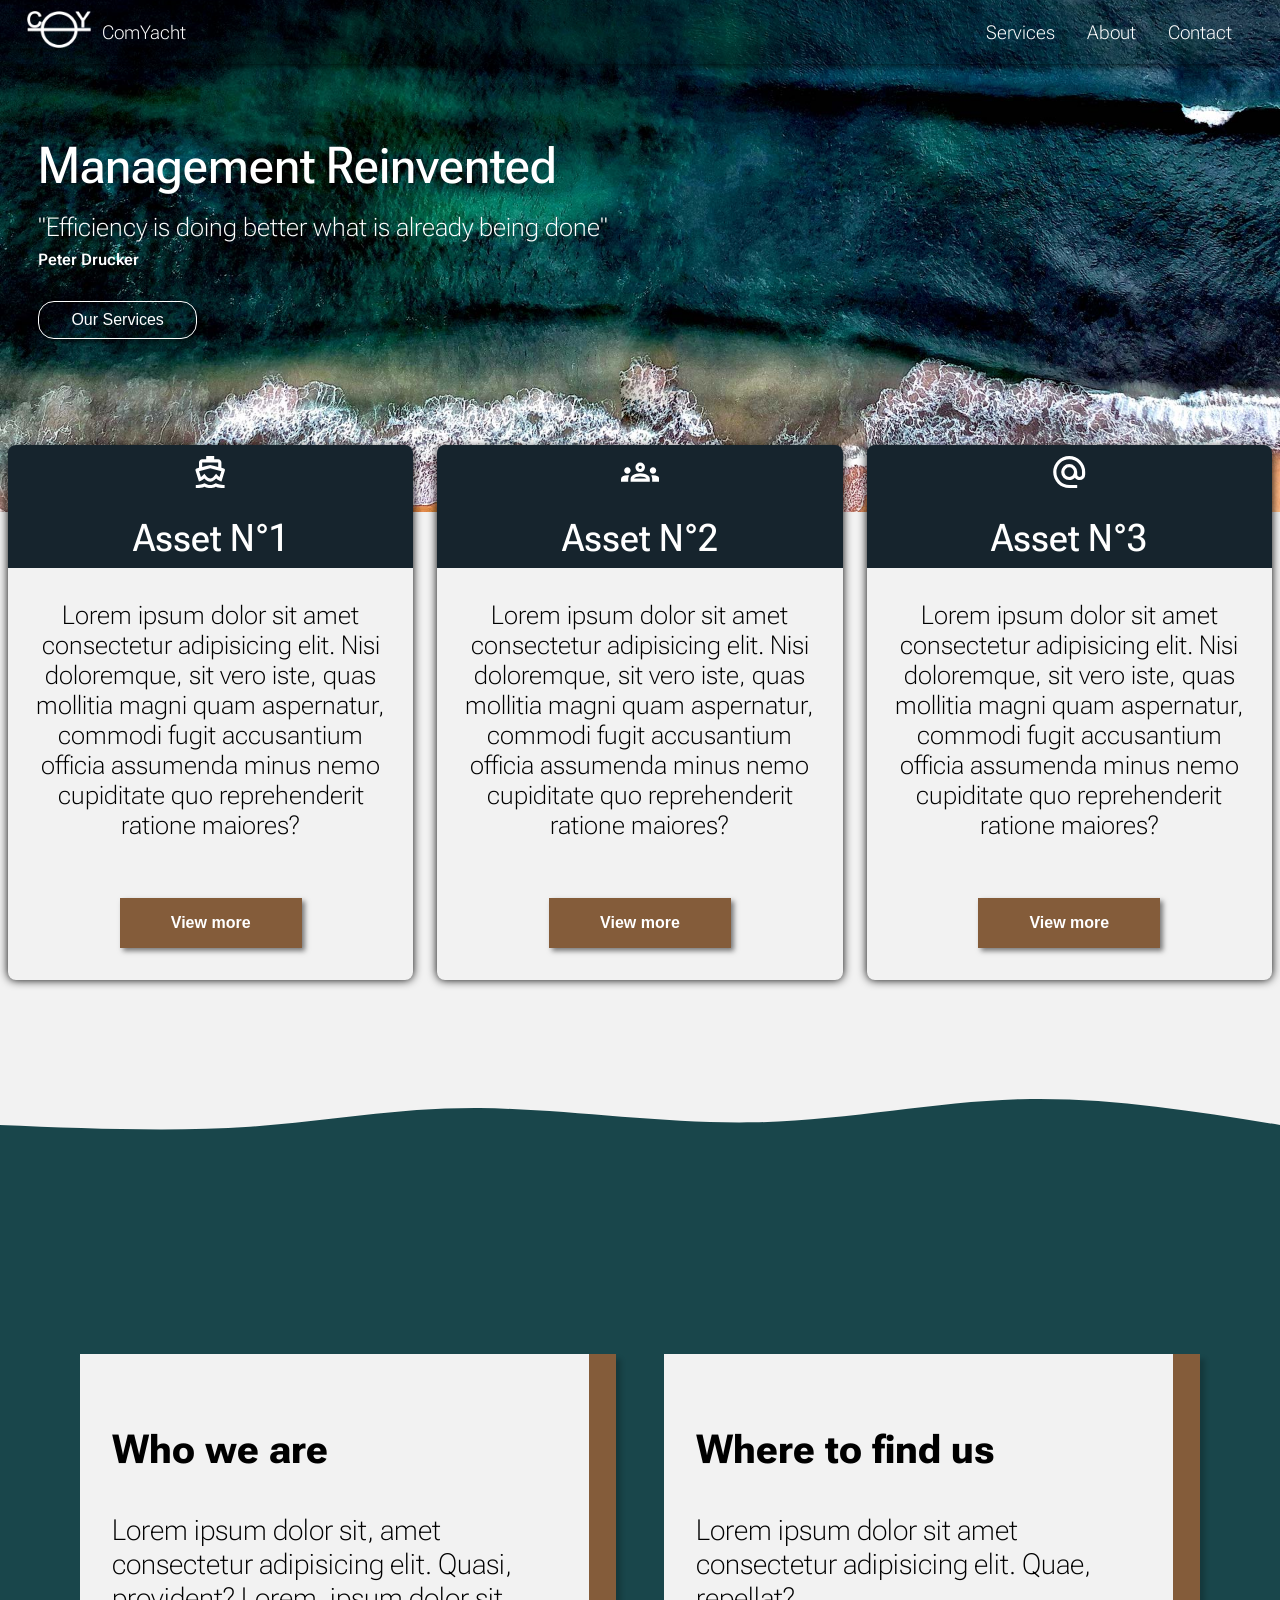
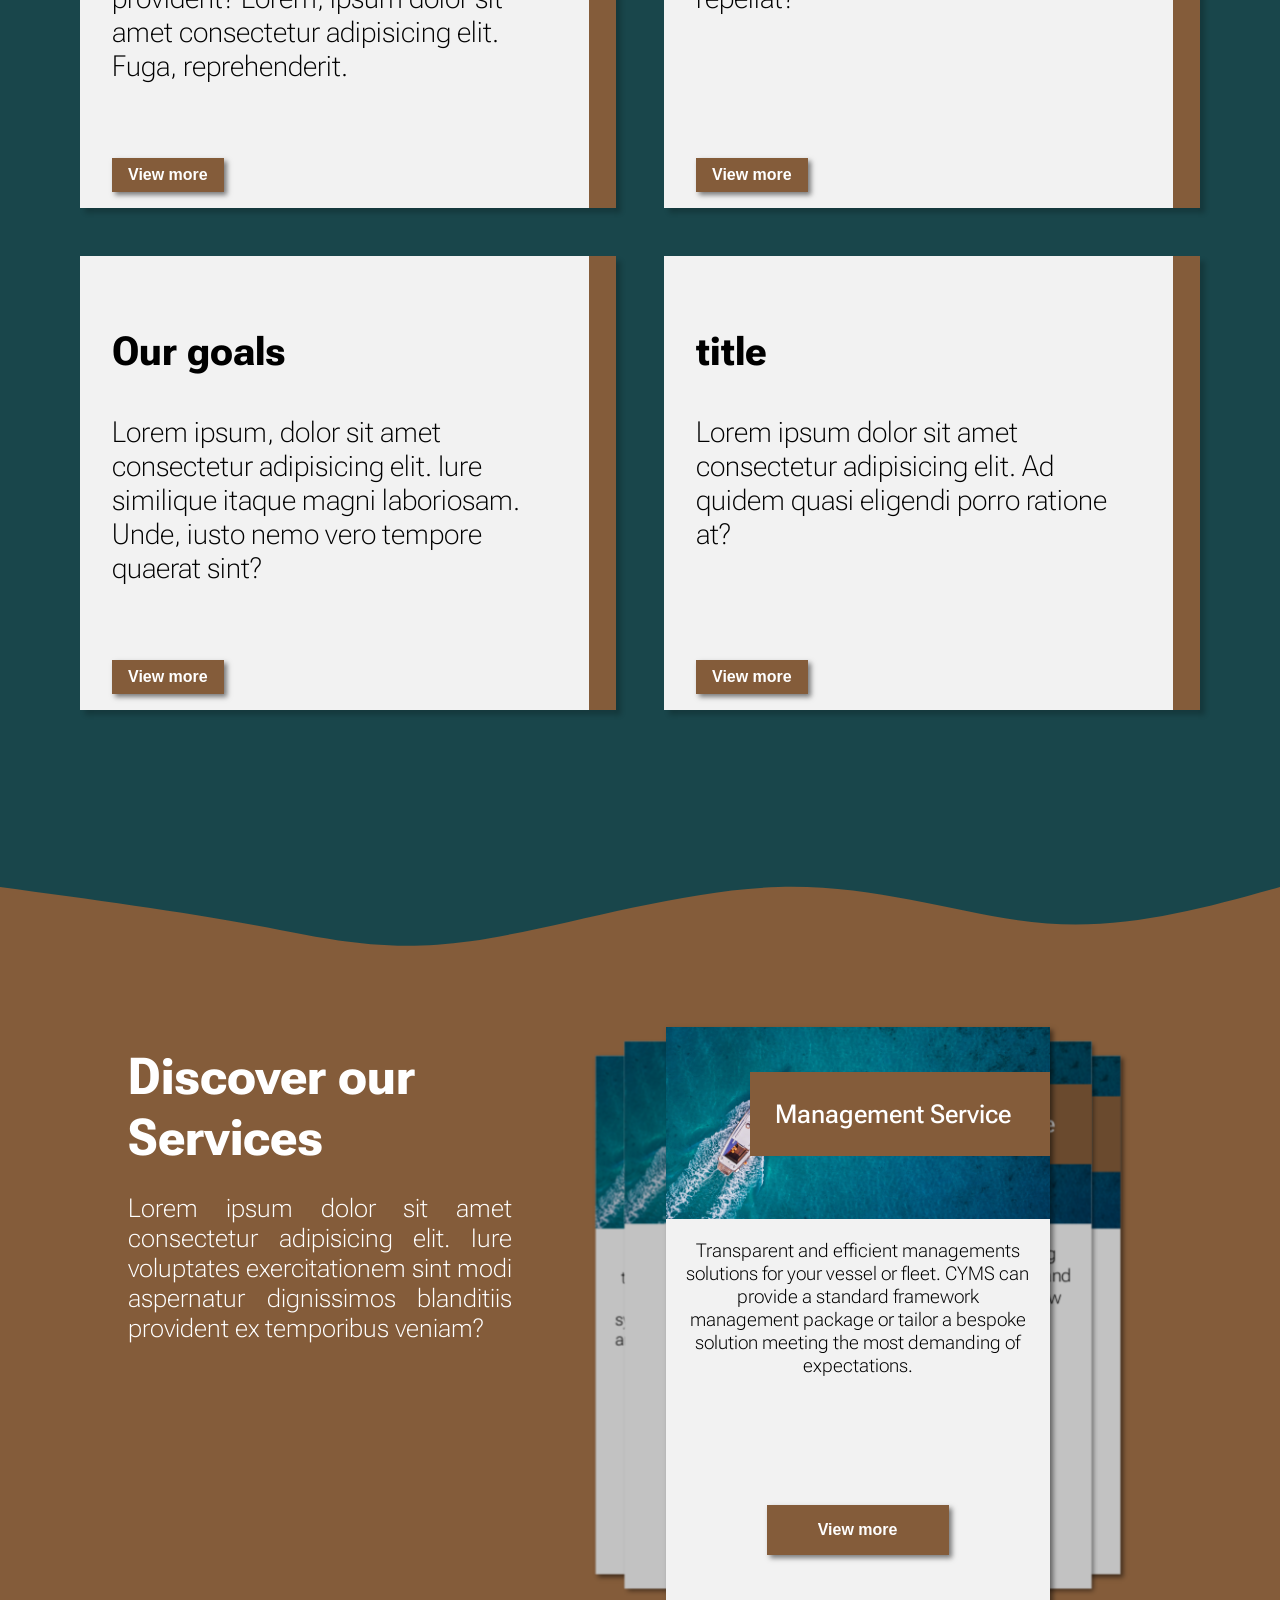
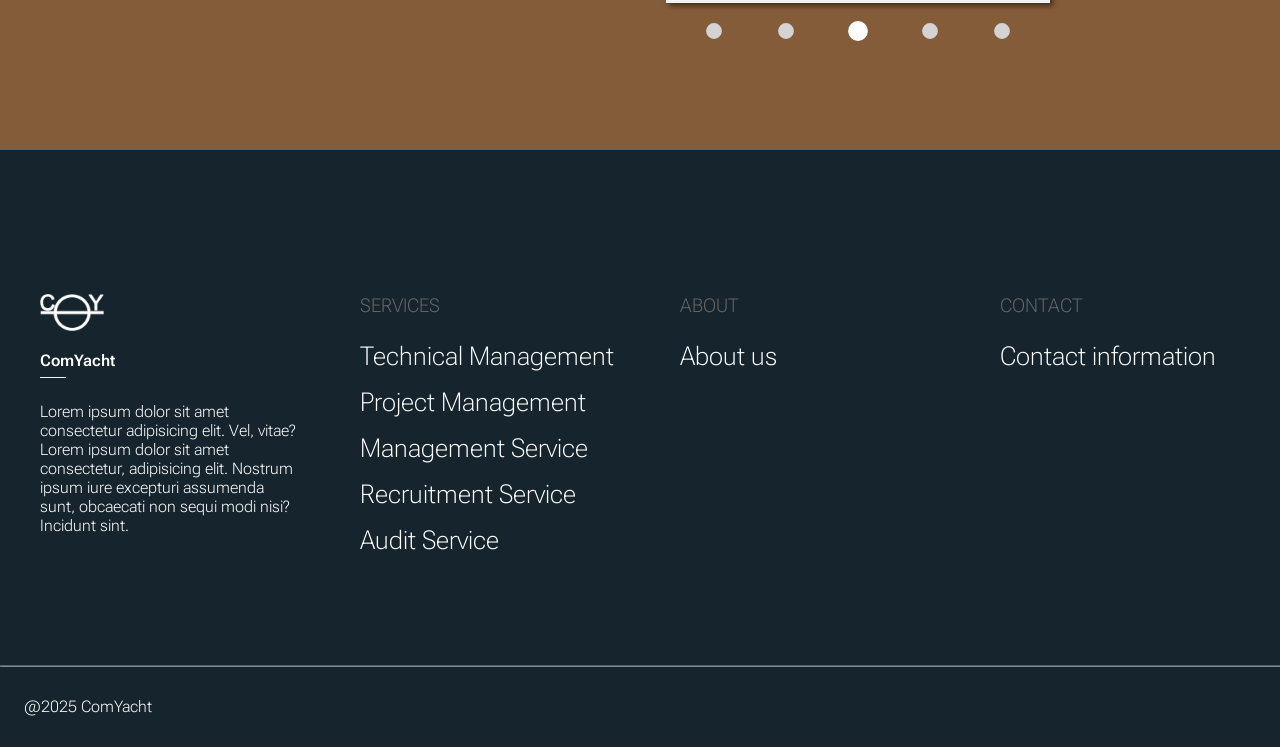
==== index.html @ 45a56d0f "fixed service section" ====
<!DOCTYPE html>
<html lang="en">
  <head>
    <meta charset="UTF-8" />
    <meta name="viewport" content="width=device-width, user-scalable=no" />
    <title>ComYacht</title>

    <!--Fonts-->
    <link rel="preconnect" href="https://fonts.googleapis.com" />
    <link rel="preconnect" href="https://fonts.gstatic.com" crossorigin />
    <link
      href="https://fonts.googleapis.com/css2?family=Roboto+Flex:opsz,wght@8..144,100..1000&display=swap"
      rel="stylesheet"
    />

    <!--Stylesheets-->
    <link rel="stylesheet" href="./styles/header.css" />
    <link rel="stylesheet" href="./styles/general.css" />
    <link rel="stylesheet" href="./styles/hero-section.css" />
    <link rel="stylesheet" href="./styles/assets.css" />
    <link rel="stylesheet" href="./styles/summary-section.css" />
    <link rel="stylesheet" href="./styles/service-section.css" />
    <link rel="stylesheet" href="./styles/footer.css" />

    <!-- Scripts -->
    <script defer src="./scripts/sidebar.js"></script>
    <script defer src="./scripts/services.js"></script>
    <script defer src="./scripts/header-animation.js"></script>
  </head>
  <body>
    <header>
      <nav id="header-nav">
        <div id="header-background"></div>
        <ul id="header-ul-flex">
          <li id="company-info" class="header-li">
            <div class="logo-container">
              <a href="/">
                <img class="header-logo" src="./images/logos-icons/Client-01-logo.png" alt="Logo" />
              </a>
            </div>
            <a id="company-title" href="/">ComYacht</a>
          </li>
          <li class="header-li" id="header-tabs">
            <div id="service-tab">
              Services
              <div id="service-placeholder"></div>
              <ul id="scroll-tab">
                <li><a href="/">Technical Management</a></li>
                <li><a href="/">Project Management</a></li>
                <li><a href="/management.html">Management Service</a></li>
                <li><a href="/">Recruitment Service</a></li>
                <li><a href="/">Audit Service</a></li>
              </ul>
            </div>
            <div><a href="/about.html">About</a></div>
            <div><a href="/contact.html">Contact</a></div>
            <button id="sidebar-button">
              <svg xmlns="http://www.w3.org/2000/svg" height="24px" viewBox="0 -960 960 960" width="24px" fill="white">
                <path d="M120-240v-80h720v80H120Zm0-200v-80h720v80H120Zm0-200v-80h720v80H120Z" />
              </svg>
            </button>
          </li>
        </ul>

        <nav id="sidebar">
          <ul id="sidebar-ul">
            <button id="exit-sidebar">
              <svg
                xmlns="http://www.w3.org/2000/svg"
                height="24px"
                viewBox="0 -960 960 960"
                width="24px"
                fill="#e8eaed"
              >
                <path d="M400-80 0-480l400-400 71 71-329 329 329 329-71 71Z" />
              </svg>
            </button>
            <li id="service-li">
              Services
              <ul id="sidebar-services">
                <li><a id="company-title" href="/">Technical Management</a></li>
                <li><a id="company-title" href="/">Project Management</a></li>
                <li><a id="company-title" href="/management.html">Management Service</a></li>
                <li><a id="company-title" href="/">Recruitment Service</a></li>
                <li><a id="company-title" href="/">Audit Service</a></li>
              </ul>
              <hr />
            </li>
            <li>
              <a href="/about.html">About</a>
              <hr />
            </li>
            <li>
              <a href="/contact.html">Contact</a>
              <hr />
            </li>
          </ul>
        </nav>
      </nav>
    </header>

    <section id="hero-section">
      <div class="hero-section-title-bg">
        <h1 class="hero-section-title">Management Reinvented</h1>
        <blockquote class="hero-section-subtitle">"Efficiency is doing better what is already being done"</blockquote>
        <p class="quote-author">Peter Drucker</p>
        <button id="hero-section-CTA"><a href="#service-section">Our Services</a></button>
      </div>
      <div class="hero-section-img-container">
        <img src="./images/thumbnails/Nature-Images-hd.jpg" alt="Thumbnail" />
      </div>
    </section>
    <section id="assets-section">
      <div class="main-info-container">
        <div class="info-type" id="info-services">
          <svg xmlns="http://www.w3.org/2000/svg" height="5rem" viewBox="0 -960 960 960" width="5rem">
            <path
              d="M152-80h-32v-80h32q48 0 91.5-10.5T341-204q38 19 66.5 31.5T480-160q44 0 72.5-12.5T619-204q53 23 97.5 33.5T809-160h31v80h-31q-49 0-95.5-9T622-116q-40 19-73 27t-69 8q-36 0-68.5-8T339-116q-45 18-91.5 27T152-80Zm328-160q-60 0-105-40l-45-40q-27 27-60.5 46T198-247l-85-273q-5-17 3-31t25-19l59-16v-134q0-33 23.5-56.5T280-800h100v-80h200v80h100q33 0 56.5 23.5T760-720v134l59 16q17 5 25 19t3 31l-85 273q-38-8-71.5-27T630-320l-45 40q-45 40-105 40Zm2-80q31 0 55-20.5t44-43.5l46-53 41 42q11 11 22.5 20.5T713-355l46-149-279-73-278 73 46 149q11-10 22.5-19.5T293-395l41-42 46 53q20 24 45 44t57 20ZM280-607l200-53 200 53v-113H280v113Zm201 158Z"
            />
          </svg>
          <div>Asset N°1</div>
        </div>
        <p class="info-content">
          Lorem ipsum dolor sit amet consectetur adipisicing elit. Nisi doloremque, sit vero iste, quas mollitia magni
          quam aspernatur, commodi fugit accusantium officia assumenda minus nemo cupiditate quo reprehenderit ratione
          maiores?
        </p>
        <button class="view-more-button"><a href="/">View more</a></button>
      </div>
      <div class="main-info-container">
        <div class="info-type" id="info-about">
          <svg xmlns="http://www.w3.org/2000/svg" height="5rem" viewBox="0 -960 960 960" width="5rem">
            <path
              d="M0-240v-63q0-43 44-70t116-27q13 0 25 .5t23 2.5q-14 21-21 44t-7 48v65H0Zm240 0v-65q0-32 17.5-58.5T307-410q32-20 76.5-30t96.5-10q53 0 97.5 10t76.5 30q32 20 49 46.5t17 58.5v65H240Zm540 0v-65q0-26-6.5-49T754-397q11-2 22.5-2.5t23.5-.5q72 0 116 26.5t44 70.5v63H780Zm-455-80h311q-10-20-55.5-35T480-370q-55 0-100.5 15T325-320ZM160-440q-33 0-56.5-23.5T80-520q0-34 23.5-57t56.5-23q34 0 57 23t23 57q0 33-23 56.5T160-440Zm640 0q-33 0-56.5-23.5T720-520q0-34 23.5-57t56.5-23q34 0 57 23t23 57q0 33-23 56.5T800-440Zm-320-40q-50 0-85-35t-35-85q0-51 35-85.5t85-34.5q51 0 85.5 34.5T600-600q0 50-34.5 85T480-480Zm0-80q17 0 28.5-11.5T520-600q0-17-11.5-28.5T480-640q-17 0-28.5 11.5T440-600q0 17 11.5 28.5T480-560Zm1 240Zm-1-280Z"
            />
          </svg>
          <div>Asset N°2</div>
        </div>
        <p class="info-content">
          Lorem ipsum dolor sit amet consectetur adipisicing elit. Nisi doloremque, sit vero iste, quas mollitia magni
          quam aspernatur, commodi fugit accusantium officia assumenda minus nemo cupiditate quo reprehenderit ratione
          maiores?
        </p>
        <button class="view-more-button"><a href="/">View more</a></button>
      </div>

      <div class="main-info-container" id="container-wrap-align">
        <div class="info-type" id="info-contact">
          <svg xmlns="http://www.w3.org/2000/svg" height="5rem" viewBox="0 -960 960 960" width="5rem">
            <path
              d="M480-80q-83 0-156-31.5T197-197q-54-54-85.5-127T80-480q0-83 31.5-156T197-763q54-54 127-85.5T480-880q83 0 156 31.5T763-763q54 54 85.5 127T880-480v58q0 59-40.5 100.5T740-280q-35 0-66-15t-52-43q-29 29-65.5 43.5T480-280q-83 0-141.5-58.5T280-480q0-83 58.5-141.5T480-680q83 0 141.5 58.5T680-480v58q0 26 17 44t43 18q26 0 43-18t17-44v-58q0-134-93-227t-227-93q-134 0-227 93t-93 227q0 134 93 227t227 93h200v80H480Zm0-280q50 0 85-35t35-85q0-50-35-85t-85-35q-50 0-85 35t-35 85q0 50 35 85t85 35Z"
            />
          </svg>
          <div>Asset N°3</div>
        </div>
        <p class="info-content">
          Lorem ipsum dolor sit amet consectetur adipisicing elit. Nisi doloremque, sit vero iste, quas mollitia magni
          quam aspernatur, commodi fugit accusantium officia assumenda minus nemo cupiditate quo reprehenderit ratione
          maiores?
        </p>
        <button class="view-more-button"><a href="/">View more</a></button>
      </div>

      <svg width="100%" height="100%" id="wavy-outline-2" viewBox="0 0 1440 390" xmlns="http://www.w3.org/2000/svg">
        <path
          d="M 0,400 L 0,150 C 97.30143540669857,165.85645933014354 194.60287081339715,181.7129186602871 292,179 C 389.39712918660285,176.2870813397129 486.88995215311,155.00478468899522 591,153 C 695.11004784689,150.99521531100478 805.8373205741626,168.26794258373204 900,169 C 994.1626794258374,169.73205741626796 1071.7607655502393,153.92344497607658 1159,148 C 1246.2392344497607,142.07655502392342 1343.1196172248804,146.03827751196172 1440,150 L 1440,400 L 0,400 Z"
        ></path>
      </svg>
    </section>

    <section id="summary-section">
      <article class="summary-info">
        <h3>Who we are</h3>
        <p>
          Lorem ipsum dolor sit, amet consectetur adipisicing elit. Quasi, provident? Lorem, ipsum dolor sit amet
          consectetur adipisicing elit. Fuga, reprehenderit.
        </p>
        <button class="view-more-about">
          <a href="/">View more</a>
        </button>
      </article>
      <article class="summary-info">
        <h3>Where to find us</h3>
        <p>Lorem ipsum dolor sit amet consectetur adipisicing elit. Quae, repellat?</p>
        <button class="view-more-about">
          <a href="/">View more</a>
        </button>
      </article>
      <article class="summary-info">
        <h3>Our goals</h3>
        <p>
          Lorem ipsum, dolor sit amet consectetur adipisicing elit. Iure similique itaque magni laboriosam. Unde, iusto
          nemo vero tempore quaerat sint?
        </p>
        <button class="view-more-about">
          <a href="/">View more</a>
        </button>
      </article>
      <article class="summary-info">
        <h3>title</h3>
        <p>Lorem ipsum dolor sit amet consectetur adipisicing elit. Ad quidem quasi eligendi porro ratione at?</p>
        <button class="view-more-about">
          <a href="/">View more</a>
        </button>
      </article>
    </section>

    <section id="service-section">
      <svg width="100%" height="100%" id="wavy-outline-4" viewBox="0 0 1440 390" xmlns="http://www.w3.org/2000/svg">
        <path
          d="M 0,400 L 0,150 C 102.42105263157893,163.89473684210526 204.84210526315786,177.78947368421055 287,193 C 369.15789473684214,208.21052631578945 431.0526315789474,224.73684210526318 529,211 C 626.9473684210526,197.26315789473682 760.9473684210525,153.26315789473682 876,150 C 991.0526315789475,146.73684210526318 1087.1578947368423,184.21052631578948 1178,191 C 1268.8421052631577,197.78947368421052 1354.4210526315787,173.89473684210526 1440,150 L 1440,400 L 0,400 Z"
        ></path>
      </svg>

      <div id="right"></div>
      <div id="left"></div>

      <div id="service-content">
        <div id="service-text">
          <h2>Discover our Services</h2>
          <p>
            Lorem ipsum dolor sit amet consectetur adipisicing elit. Iure voluptates exercitationem sint modi aspernatur
            dignissimos blanditiis provident ex temporibus veniam?
          </p>
        </div>

        <div id="items-container">
          <div id="scrolling-items-container"></div>
          <div id="dots-container">
            <div class="dot">
              <svg fill="#000000" width="300%" height="100%" viewBox="0 0 20 20" xmlns="http://www.w3.org/2000/svg">
                <path d="M7.8 10a2.2 2.2 0 0 0 4.4 0 2.2 2.2 0 0 0-4.4 0z" />
              </svg>
            </div>
            <div class="dot">
              <svg fill="#000000" width="300%" height="100%" viewBox="0 0 20 20" xmlns="http://www.w3.org/2000/svg">
                <path d="M7.8 10a2.2 2.2 0 0 0 4.4 0 2.2 2.2 0 0 0-4.4 0z" />
              </svg>
            </div>
            <div class="dot">
              <svg fill="#000000" width="300%" height="100%" viewBox="0 0 20 20" xmlns="http://www.w3.org/2000/svg">
                <path d="M7.8 10a2.2 2.2 0 0 0 4.4 0 2.2 2.2 0 0 0-4.4 0z" />
              </svg>
            </div>
            <div class="dot">
              <svg fill="#000000" width="300%" height="100%" viewBox="0 0 20 20" xmlns="http://www.w3.org/2000/svg">
                <path d="M7.8 10a2.2 2.2 0 0 0 4.4 0 2.2 2.2 0 0 0-4.4 0z" />
              </svg>
            </div>
            <div class="dot">
              <svg fill="#000000" width="100%" height="100%" viewBox="0 0 20 20" xmlns="http://www.w3.org/2000/svg">
                <path d="M7.8 10a2.2 2.2 0 0 0 4.4 0 2.2 2.2 0 0 0-4.4 0z" />
              </svg>
            </div>
          </div>
        </div>
      </div>
    </section>

    <footer>
      <article>
        <ul id="company-main-info">
          <li id="company-img-footer">
            <div class="logo-container">
              <a href="/">
                <img class="header-logo" src="./images/logos-icons/Client-01-logo.png" alt="Logo" />
              </a>
            </div>
          </li>
          <li id="footer-company-li">
            <a id="company-title" href="/">ComYacht</a>
          </li>
          <li id="company-description-li">
            <p>
              Lorem ipsum dolor sit amet consectetur adipisicing elit. Vel, vitae? Lorem ipsum dolor sit amet
              consectetur, adipisicing elit. Nostrum ipsum iure excepturi assumenda sunt, obcaecati non sequi modi nisi?
              Incidunt sint.
            </p>
          </li>
        </ul>
        <ul id="company-services">
          <li class="list-title">SERVICES</li>
          <li class="list-content"><a href="/">Technical Management</a></li>
          <li class="list-content"><a href="/">Project Management</a></li>
          <li class="list-content"><a href="/">Management Service</a></li>
          <li class="list-content"><a href="/">Recruitment Service</a></li>
          <li class="list-content"><a href="/">Audit Service</a></li>
        </ul>
        <ul id="company-about">
          <li class="list-title">ABOUT</li>
          <li class="list-content"><a href="/">About us</a></li>
        </ul>
        <ul id="company-contact">
          <li class="list-title">CONTACT</li>
          <li class="list-content"><a href="/">Contact information</a></li>
        </ul>
      </article>
      <hr />

      <div id="more-info-container">
        <div><a href="/">@2025 ComYacht</a></div>
      </div>
    </footer>
  </body>
</html>
---- styles/header.css ----
#header-nav {
  position: fixed;
  top: 0;
  left: 0;
  right: 0;
  background-color: rgba(0, 0, 0, 0.3);
  display: flex;
  align-items: center;
  box-shadow: var(--shadow-primary);
  z-index: 100;
}

#header-background {
  top: 0;
  height: 100%;
  left: 0;
  width: 100%;
  position: absolute;
  background-color: var(--color-dark-blue);
  transform: translateY(-20vw);
  transition: transform 0.3s;
}

#header-ul-flex {
  padding-left: 1rem;
  margin: 0;
  display: flex;
  align-items: center;
  justify-content: center;
  width: 100%;
  color: white;
  list-style: none;
  font-size: 1.2rem;
}

.header-li {
  margin: 0 2rem 0 0;
  height: 4rem;
  position: relative;
  display: flex;
  align-items: center;
  background-color: rgba(22, 36, 45, 0);
}

#header-tabs div {
  height: 100%;
  display: flex;
  align-items: center;
  transition: background-color 0.15s;
  padding: 0 1rem 0 1rem;
}

#header-tabs div:hover {
  background-color: rgba(16, 25, 31, 0.5);
}

#header-tabs div a {
  height: 100%;
  display: flex;
  align-items: center;
}

nav a {
  text-decoration: none;
  color: white;
}

#company-info {
  margin-right: auto;
}

#company-info div {
  margin: 0.7rem;
}

.header-logo {
  width: 4rem;
  cursor: pointer;
}

#sidebar {
  margin: 0;
  display: flex;
  position: fixed;
  top: 0;
  bottom: 0;
  left: 50%;
  right: 0;
  background: linear-gradient(45deg, rgb(22, 36, 45), rgb(18, 26, 30) 70%);
  box-shadow: var(--shadow-primary);
  z-index: 200;
  font-size: 1.5rem;
  overflow-y: scroll;
  transform: translateX(200vw);
  transition: transform 0.15s;
}

#sidebar-ul {
  padding: 0 1rem 1rem 1rem;
  margin-top: 3.5rem;
  position: relative;
  width: 100%;
  display: flex;
  flex-direction: column;
  justify-content: flex-start;
  align-items: center;
}

#sidebar-ul li {
  margin-top: 1rem;
  list-style: none;
  color: white;
  width: 100%;
  height: 3rem;
  display: flex;
  align-items: center;
  position: relative;
}

#sidebar-ul li a {
  color: white;
}

#exit-sidebar {
  background: none;
  border: none;
  font-size: 1.2rem;
  position: absolute;
  left: 1rem;
  top: -2rem;
  color: white;
}

#sidebar-ul hr {
  position: absolute;
  bottom: -2.5rem;
  width: 100%;
  opacity: 0.2;
}

#sidebar-button {
  background: none;
  border: none;
  padding: 0;
  margin-left: 3rem;
}

#sidebar-button svg {
  margin-top: 0.3rem;
}

#service-li {
  margin-bottom: 12rem;
}

#sidebar-services {
  position: absolute;
  font-size: 1rem;
  left: 1rem;
  top: 12vh;
  margin: 0;
  padding: 0;
  display: flex;
  flex-direction: column;
}

#sidebar-services li {
  margin: 0.5rem 0 0 0;
  padding: 0.2rem;
  height: fit-content;
}

#service-tab:hover #scroll-tab {
  visibility: visible;
  transform: scale(1);
}

#service-tab {
  position: relative;
  display: flex;
  justify-content: center;
}

#scroll-tab {
  display: flex;
  visibility: hidden;
  flex-direction: column;
  position: absolute;
  align-items: center;
  top: 5rem;
  list-style: none;
  background-color: rgba(0, 0, 0, 0.3);
  padding: 0.5rem 0 0.5rem 0;
  border-radius: 0.5rem;
  box-shadow: var(--shadow-primary);
  transform: scale(0);
  transition: transform 0.15s;
}

#scroll-tab li {
  box-sizing: border-box;
  padding: 0 1rem 0 1rem;
  text-align: center;
  width: 100%;
  height: 3rem;
  display: flex;
  align-items: center;
  justify-content: center;
  position: relative;
  font-size: 1rem;
  white-space: nowrap;
}

#scroll-tab li:before {
  content: "";
  width: 20%;
  height: 1%;
  background-color: white;
  position: absolute;
  bottom: 0;
  opacity: 0.5;
}

#scroll-tab li a {
  text-decoration: none;
}

#scroll-tab li:hover {
  background-color: rgba(16, 25, 31, 0.5);
}

#service-placeholder {
  position: absolute;
  width: 100%;
  bottom: -1rem;
  opacity: 0;
}

@media (width <= 700px) {
  #header-tabs > div {
    display: none;
  }
}

@media (width > 700px) {
  #header-tabs div {
    display: flex;
  }
  #sidebar-button {
    display: none;
  }
}

@media (width <= 450px) {
  #sidebar {
    left: 0;
    font-size: 2rem;
  }
  #sidebar-ul li:before {
    top: 2.5rem;
  }
}
---- styles/general.css ----
body {
  margin: 0;
  height: 100vh;
  font-family: Roboto Flex, Arial, Helvetica, sans-serif;
  font-weight: 200;
  overflow-x: hidden;
}

html {
  scroll-behavior: smooth;
}

:root {
  --color-dark-blue: rgb(22, 36, 45);
  --color-cyan: rgb(25, 70, 75);
  --color-light-blue: rgb(157, 199, 202);
  --color-beige: rgb(132, 92, 58);
  --color-white: rgb(242, 242, 242);

  --shadow-primary: 0 0px 10px rgba(0, 0, 0, 1);
  --shadow-secondary: 3px 3px 5px rgba(0, 0, 0, 0.5);
}

a {
  color: white;
  text-decoration: none;
}

a:hover {
  text-decoration: underline;
}
---- styles/hero-section.css ----
#hero-section {
  position: relative;
  top: 0;
  left: 0;
  right: 0;
  height: clamp(30em, 40vw, 60em);
}

.hero-section-img-container {
  position: absolute;
  left: 0;
  right: 0;
  height: 100%;
  background-color: var(--color-cyan);
}

.hero-section-img-container img {
  position: absolute;
  width: 100%;
  height: 130%;
  object-fit: cover;
}

.hero-section-title-bg {
  width: 70%;
  position: absolute;
  top: 15%;
  left: 3%;
  height: 20rem;
  z-index: 20;
  display: flex;
  flex-direction: column;
  align-items: flex-start;
  justify-content: center;
}

.hero-section-title {
  margin: 0;
  font-weight: 500;
  color: white;
  font-size: clamp(2rem, 4vw, 7rem);
}

.hero-section-subtitle {
  margin: 1rem 0 0 0;
  font-weight: 200;
  color: white;
  font-size: clamp(1rem, 2vw, 4rem);
}

.quote-author {
  font-weight: 600;
  color: white;
  font-size: clamp(1rem, 1vw, 2rem);
  margin: 0.5rem 0 0 0;
}

#hero-section-CTA {
  margin-top: 2rem;
  background: none;
  border: 0.1rem solid white;
  border-radius: 1rem;
  padding: clamp(0.5rem, 0.7vw, 3rem) clamp(2rem, 2vw, 10rem);
  color: white;
  font-size: clamp(1rem, 1vw, 3rem);
  box-shadow: var(--shadow-secondary);
  cursor: pointer;
}

#hero-section-CTA a {
  text-decoration: none;
  height: 100%;
  width: 100%;
}

#hero-section-CTA:hover {
  transform: scale(1.05);
}

@media (width <= 500px) {
  #hero-section-title-bg {
    top: 5%;
    width: 100%;
  }
}
---- styles/assets.css ----
#assets-section {
  position: relative;
  padding-bottom: clamp(4em, 2vw, 2em);
  background-color: var(--color-white);
  display: grid;
  grid-template-columns: repeat(auto-fit, minmax(15rem, 1fr));
  justify-items: center;
  column-gap: 0.5rem;
  row-gap: 5rem;
  z-index: 60;
  font-size: clamp(1rem, 2vw, 3rem);
}

.main-info-container {
  margin: -4rem 0.5rem 0 0.5rem;
  background-color: var(--color-white);
  box-shadow: var(--shadow-primary);
  z-index: 50;
  border-radius: 0.5rem;
  display: flex;
  flex-direction: column;
  align-items: center;
}

.info-type {
  border-top-left-radius: 0.5rem;
  border-top-right-radius: 0.5rem;
  padding-bottom: 0.5rem;
  margin-top: -0.2rem;
  width: 100%;
  height: clamp(1rem, 30vw, 3em);
  font-weight: 500;
  display: flex;
  align-items: center;
  flex-direction: column;
  fill: white;
  background-color: var(--color-dark-blue);
  font-size: clamp(1.5rem, 3vw, 4rem);
}

.info-type div {
  margin-top: 1rem;
  color: white;
}

.info-type svg {
  width: clamp(1em, 2vh, 3em);
}

.info-content {
  margin-top: 2rem;
  text-align: center;
  width: 90%;
}

#wavy-outline-2 {
  position: absolute;
  bottom: clamp(-15em, -14vw, -5em);
  fill: var(--color-white);
  height: clamp(2em, 27.5vw, 40em);
  transform: rotate(180deg);
}

.view-more-button {
  margin: 2rem;
  padding: clamp(1em, 1vw, 2em) clamp(2em, 4vw, 5em);
  background-color: var(--color-beige);
  border: none;
  box-shadow: var(--shadow-secondary);
  color: white;
  font-size: clamp(1rem, 1vw, 3rem);
  font-weight: 600;
  cursor: pointer;
}

@media (width <= 735px) {
  #container-wrap-align {
    position: relative;
    left: 50%;
    right: 50%;
  }
}

@media (width <= 487px) {
  #container-wrap-align {
    position: static;
  }
}

/*@media(width <= 1270px){
    
    .info-content{
        font-size: 1.5rem;
    }
    .main-info-container{
        width: 20rem;
        height: 32rem;
    }
    .view-more-button{
        padding: 1rem 5rem;
        font-size: 1.2rem;
    }
    .info-type{
        font-size: 2rem;
        padding: 0;
    }
    .info-type div{
        font-size: 2rem;
        margin: 0;
    }
    .info-type svg{
        height: 2rem;
    }
}

/* @media(width <= 975px){
    .info-content{
        font-size: 1.2rem;
    }
    .main-info-container{
        width: 15rem;
        height: 29rem;
    }
    .view-more-button{
        padding: 0.5rem 4rem;
        font-size: 1rem;
        margin-top: 0rem;
    }
}

*/
---- styles/summary-section.css ----
#summary-section {
  background-color: var(--color-cyan);
  position: relative;
  padding: 17rem 5rem;
  display: grid;
  grid-template-columns: repeat(2, 1fr);
  gap: 3rem;
}

.summary-info {
  background-color: var(--color-white);
  position: relative;
  padding: 2rem;
  box-shadow: 5px 5px 5px rgba(0, 0, 0, 0.2);
}

.summary-info:before {
  position: absolute;
  content: "";
  height: 100%;
  width: 5%;
  background-color: var(--color-beige);
  right: 0;
  top: 0;
}

.summary-info > h3 {
  font-size: 2.5rem;
  margin-right: 7%;
}

.summary-info > p {
  font-size: 1.8rem;
  margin-right: 7%;
  padding-bottom: 4rem;
}

.view-more-about {
  position: absolute;
  bottom: 1rem;
  border: none;
  background-color: var(--color-beige);
  padding: 0.5rem 1rem;
  box-shadow: var(--shadow-secondary);
  cursor: pointer;
}

.view-more-about > a {
  font-size: 1rem;
  font-weight: 600;
  width: 100%;
  height: 100%;
  text-decoration: none;
  color: white;
}

/* Tablet view adjustments (<= 900px) */
@media (max-width: 900px) {
  #summary-section {
    padding: 8rem 3rem;
    grid-template-columns: 1fr;
    gap: 4rem;
  }

  .summary-info {
    padding: 2rem 1.5rem;
  }

  .summary-info > h3 {
    font-size: 2.2rem;
  }

  .summary-info > p {
    font-size: 1.6rem;
  }
}

/* Mobile view adjustments (<= 600px) */
@media (max-width: 600px) {
  #summary-section {
    padding: 5rem 2rem;
  }

  .summary-info > h3 {
    font-size: 2rem;
  }

  .summary-info > p {
    font-size: 1.4rem;
    padding-bottom: 3rem;
  }

  .view-more-about {
    padding: 0.4rem 0.8rem;
  }

  .view-more-about > a {
    font-size: 0.9rem;
  }
}
---- styles/service-section.css ----
#service-section {
  height: clamp(30rem, 40vw, 80rem);
  width: 100%;
  background-color: var(--color-beige);
  position: relative;
  display: flex;
  justify-content: center;
  padding-bottom: 20vw;
}

#service-content {
  position: absolute;
  right: 10%;
  left: 10%;
  height: fit-content;
  z-index: 10;
}

#service-text {
  width: 30vw;
  height: 30vw;
  margin-top: 5vw;
  color: white;
}

#service-text h2 {
  margin: 0;
  font-size: clamp(1.5rem, 4vw, 4rem);
  font-weight: 700;
}

#service-text p {
  font-size: clamp(1rem, 2vw, 4rem);
  text-align: justify;
}

#wavy-outline-4 {
  position: absolute;
  top: clamp(-40em, -18vw, -2em);
  fill: var(--color-beige);
  height: clamp(2em, 27.5vw, 65em);
  z-index: 7;
}

#items-container {
  position: absolute;
  top: 0;
  right: 10%;
  display: flex;
  flex-direction: column;
  align-items: center;
}

#scrolling-items-container {
  height: clamp(30rem, 45vw, 70rem);
  display: flex;
  justify-content: space-around;
  flex-wrap: nowrap;
  width: clamp(18rem, 30vw, 60rem);
}

.view-container {
  position: absolute;
  z-index: 50;
  margin-top: 5vh;
  width: clamp(18rem, 30vw, 60rem);
  height: clamp(30rem, 45vw, 70rem);
  background-color: var(--color-white);
  box-shadow: var(--shadow-secondary);
  transition: transform 0.5s, filter 0.5s;
}

.view-img-container img {
  width: 100%;
}

.view-title {
  position: absolute;
  top: 5vh;
  right: 0;
  padding: 3vh 3vw 3vh 2vw;
  color: white;
  font-size: clamp(1.5rem, 2vw, 4rem);
  font-weight: 500;
  background-color: var(--color-beige);
}

.view-content {
  margin: 1rem 1rem;
  font-size: clamp(1rem, 1.5vw, 3rem);
  text-align: center;
}

.view-more-button a {
  color: white;
  text-decoration: none;
}

.button-align {
  width: 100%;
  position: absolute;
  display: flex;
  justify-content: center;
  bottom: 1rem;
}

#left {
  position: absolute;
  top: 0;
  bottom: -5rem;
  left: 0;
  right: clamp(13rem, 35vw, 130rem);
  z-index: 90;
  cursor: pointer;
}

#right {
  position: absolute;
  top: 0;
  bottom: -5rem;
  left: clamp(13rem, 65vw, 130rem);
  right: 0;
  z-index: 90;
  cursor: pointer;
}

#dots-container {
  display: flex;
  justify-content: center;
  align-items: center;
  width: 30vw;
  height: 6rem;
  z-index: 91;
  margin-top: 2vw;
}

.dot {
  height: 4.5rem;
  width: 4.5rem;
}

.dot svg {
  width: 100%;
  fill: lightgray;
}

.dot-active svg {
  fill: white;
  transform: scale(1.25);
}

@media (width <= 880px) {
  #service-text {
    display: none;
  }
  #items-container {
    left: 50%;
    right: 50%;
  }
  #left {
    right: 50%;
  }
  #right {
    left: 50%;
  }
  .dot svg {
    width: 150%;
  }
}

@media (width <= 600px) {
  .dot svg {
    width: 200%;
  }
}
---- styles/footer.css ----
footer {
  height: min-content;
  background-color: var(--color-dark-blue);
  position: relative;
  display: flex;
  flex-direction: column;
}

footer article {
  margin-top: 10vw;
  height: 60%;
  width: 100%;
  display: grid;
  grid-template-columns: repeat(auto-fit, minmax(15rem, 1fr));
  padding-bottom: clamp(10rem, 10vw, 60rem);
  z-index: 10;
}

footer article ul {
  list-style: none;
  display: flex;
  flex-direction: column;
}

.list-title {
  color: rgb(103, 103, 103);
  font-size: clamp(1rem, 1.5vw, 2rem);
  margin-bottom: 1.5rem;
}

.list-content {
  color: white;
  margin-bottom: 1rem;
  font-size: clamp(1rem, 2vw, 5rem);
  width: 100%;
  z-index: 50;
}

#company-main-info {
  width: 80%;
}

#footer-company-li {
  margin-top: 1rem;
  font-weight: 600;
  position: relative;
}

#footer-company-li:before {
  content: "";
  width: 10%;
  height: 0.1rem;
  background-color: var(--color-white);
  position: absolute;
  bottom: -0.5rem;
}

#company-description-li {
  color: white;
  margin-top: 1rem;
  font-size: clamp(1rem, 1vw, 2rem);
}

hr {
  margin-bottom: 2rem;
  position: absolute;
  bottom: 3rem;
  width: 100%;
  opacity: 0.5;
}

#more-info-container {
  position: absolute;
  bottom: 0;
  height: 5rem;
  display: flex;
  align-items: center;
  justify-content: flex-start;
}

#more-info-container div {
  margin: 1.5rem;
}
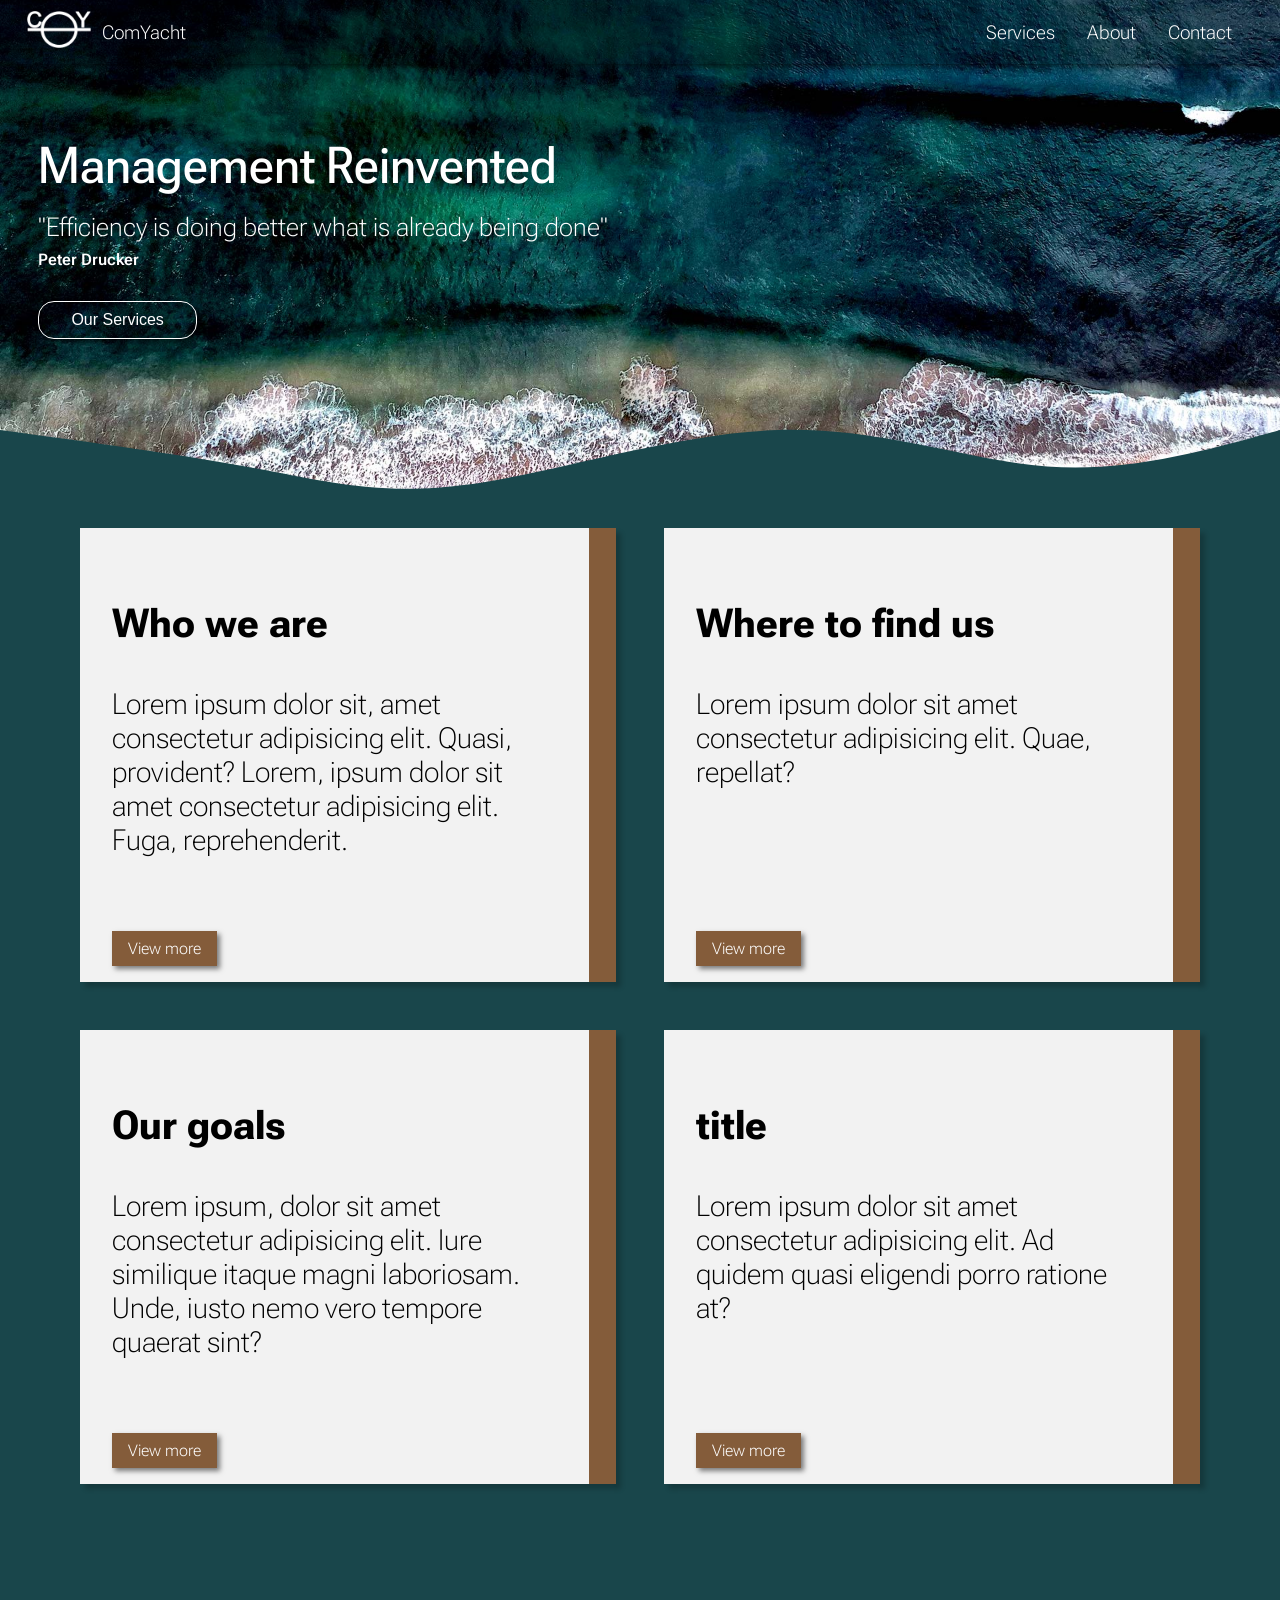
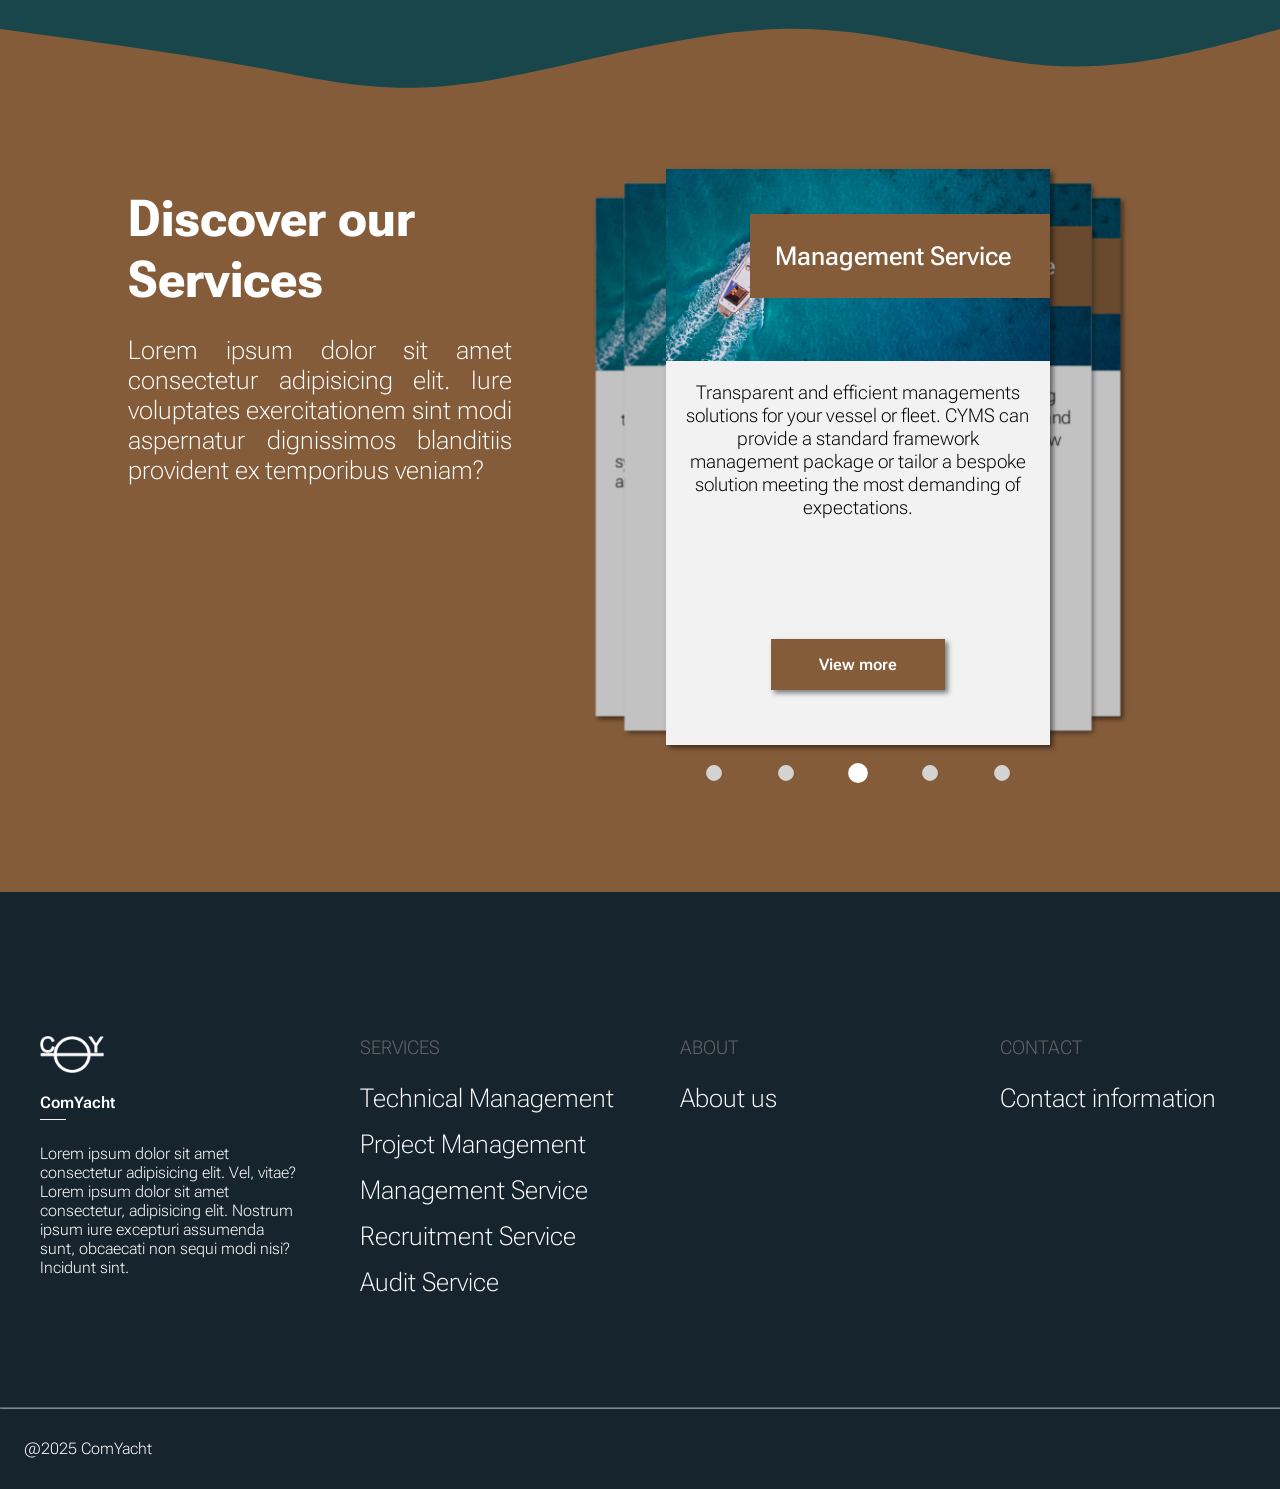
==== commit b9abbdf6: "remove assets" ====
--- a/index.html
+++ b/index.html
@@ -17,7 +17,6 @@
     <link rel="stylesheet" href="./styles/header.css" />
     <link rel="stylesheet" href="./styles/general.css" />
     <link rel="stylesheet" href="./styles/hero-section.css" />
-    <link rel="stylesheet" href="./styles/assets.css" />
     <link rel="stylesheet" href="./styles/summary-section.css" />
     <link rel="stylesheet" href="./styles/service-section.css" />
     <link rel="stylesheet" href="./styles/footer.css" />
@@ -99,163 +98,105 @@
       </nav>
     </header>
 
-    <section id="hero-section">
-      <div class="hero-section-title-bg">
-        <h1 class="hero-section-title">Management Reinvented</h1>
-        <blockquote class="hero-section-subtitle">"Efficiency is doing better what is already being done"</blockquote>
-        <p class="quote-author">Peter Drucker</p>
-        <button id="hero-section-CTA"><a href="#service-section">Our Services</a></button>
-      </div>
-      <div class="hero-section-img-container">
-        <img src="./images/thumbnails/Nature-Images-hd.jpg" alt="Thumbnail" />
-      </div>
-    </section>
-    <section id="assets-section">
-      <div class="main-info-container">
-        <div class="info-type" id="info-services">
-          <svg xmlns="http://www.w3.org/2000/svg" height="5rem" viewBox="0 -960 960 960" width="5rem">
-            <path
-              d="M152-80h-32v-80h32q48 0 91.5-10.5T341-204q38 19 66.5 31.5T480-160q44 0 72.5-12.5T619-204q53 23 97.5 33.5T809-160h31v80h-31q-49 0-95.5-9T622-116q-40 19-73 27t-69 8q-36 0-68.5-8T339-116q-45 18-91.5 27T152-80Zm328-160q-60 0-105-40l-45-40q-27 27-60.5 46T198-247l-85-273q-5-17 3-31t25-19l59-16v-134q0-33 23.5-56.5T280-800h100v-80h200v80h100q33 0 56.5 23.5T760-720v134l59 16q17 5 25 19t3 31l-85 273q-38-8-71.5-27T630-320l-45 40q-45 40-105 40Zm2-80q31 0 55-20.5t44-43.5l46-53 41 42q11 11 22.5 20.5T713-355l46-149-279-73-278 73 46 149q11-10 22.5-19.5T293-395l41-42 46 53q20 24 45 44t57 20ZM280-607l200-53 200 53v-113H280v113Zm201 158Z"
-            />
-          </svg>
-          <div>Asset N°1</div>
+    <main>
+      <section id="hero-section">
+        <div class="hero-section-title-bg">
+          <h1 class="hero-section-title">Management Reinvented</h1>
+          <blockquote class="hero-section-subtitle">"Efficiency is doing better what is already being done"</blockquote>
+          <p class="quote-author">Peter Drucker</p>
+          <button id="hero-section-CTA"><a href="#service-section">Our Services</a></button>
         </div>
-        <p class="info-content">
-          Lorem ipsum dolor sit amet consectetur adipisicing elit. Nisi doloremque, sit vero iste, quas mollitia magni
-          quam aspernatur, commodi fugit accusantium officia assumenda minus nemo cupiditate quo reprehenderit ratione
-          maiores?
-        </p>
-        <button class="view-more-button"><a href="/">View more</a></button>
-      </div>
-      <div class="main-info-container">
-        <div class="info-type" id="info-about">
-          <svg xmlns="http://www.w3.org/2000/svg" height="5rem" viewBox="0 -960 960 960" width="5rem">
-            <path
-              d="M0-240v-63q0-43 44-70t116-27q13 0 25 .5t23 2.5q-14 21-21 44t-7 48v65H0Zm240 0v-65q0-32 17.5-58.5T307-410q32-20 76.5-30t96.5-10q53 0 97.5 10t76.5 30q32 20 49 46.5t17 58.5v65H240Zm540 0v-65q0-26-6.5-49T754-397q11-2 22.5-2.5t23.5-.5q72 0 116 26.5t44 70.5v63H780Zm-455-80h311q-10-20-55.5-35T480-370q-55 0-100.5 15T325-320ZM160-440q-33 0-56.5-23.5T80-520q0-34 23.5-57t56.5-23q34 0 57 23t23 57q0 33-23 56.5T160-440Zm640 0q-33 0-56.5-23.5T720-520q0-34 23.5-57t56.5-23q34 0 57 23t23 57q0 33-23 56.5T800-440Zm-320-40q-50 0-85-35t-35-85q0-51 35-85.5t85-34.5q51 0 85.5 34.5T600-600q0 50-34.5 85T480-480Zm0-80q17 0 28.5-11.5T520-600q0-17-11.5-28.5T480-640q-17 0-28.5 11.5T440-600q0 17 11.5 28.5T480-560Zm1 240Zm-1-280Z"
-            />
-          </svg>
-          <div>Asset N°2</div>
+        <div class="hero-section-img-container">
+          <img src="./images/thumbnails/Nature-Images-hd.jpg" alt="Thumbnail" />
         </div>
-        <p class="info-content">
-          Lorem ipsum dolor sit amet consectetur adipisicing elit. Nisi doloremque, sit vero iste, quas mollitia magni
-          quam aspernatur, commodi fugit accusantium officia assumenda minus nemo cupiditate quo reprehenderit ratione
-          maiores?
-        </p>
-        <button class="view-more-button"><a href="/">View more</a></button>
-      </div>
-
-      <div class="main-info-container" id="container-wrap-align">
-        <div class="info-type" id="info-contact">
-          <svg xmlns="http://www.w3.org/2000/svg" height="5rem" viewBox="0 -960 960 960" width="5rem">
-            <path
-              d="M480-80q-83 0-156-31.5T197-197q-54-54-85.5-127T80-480q0-83 31.5-156T197-763q54-54 127-85.5T480-880q83 0 156 31.5T763-763q54 54 85.5 127T880-480v58q0 59-40.5 100.5T740-280q-35 0-66-15t-52-43q-29 29-65.5 43.5T480-280q-83 0-141.5-58.5T280-480q0-83 58.5-141.5T480-680q83 0 141.5 58.5T680-480v58q0 26 17 44t43 18q26 0 43-18t17-44v-58q0-134-93-227t-227-93q-134 0-227 93t-93 227q0 134 93 227t227 93h200v80H480Zm0-280q50 0 85-35t35-85q0-50-35-85t-85-35q-50 0-85 35t-35 85q0 50 35 85t85 35Z"
-            />
-          </svg>
-          <div>Asset N°3</div>
-        </div>
-        <p class="info-content">
-          Lorem ipsum dolor sit amet consectetur adipisicing elit. Nisi doloremque, sit vero iste, quas mollitia magni
-          quam aspernatur, commodi fugit accusantium officia assumenda minus nemo cupiditate quo reprehenderit ratione
-          maiores?
-        </p>
-        <button class="view-more-button"><a href="/">View more</a></button>
-      </div>
-
-      <svg width="100%" height="100%" id="wavy-outline-2" viewBox="0 0 1440 390" xmlns="http://www.w3.org/2000/svg">
-        <path
-          d="M 0,400 L 0,150 C 97.30143540669857,165.85645933014354 194.60287081339715,181.7129186602871 292,179 C 389.39712918660285,176.2870813397129 486.88995215311,155.00478468899522 591,153 C 695.11004784689,150.99521531100478 805.8373205741626,168.26794258373204 900,169 C 994.1626794258374,169.73205741626796 1071.7607655502393,153.92344497607658 1159,148 C 1246.2392344497607,142.07655502392342 1343.1196172248804,146.03827751196172 1440,150 L 1440,400 L 0,400 Z"
-        ></path>
-      </svg>
-    </section>
-
-    <section id="summary-section">
-      <article class="summary-info">
-        <h3>Who we are</h3>
-        <p>
-          Lorem ipsum dolor sit, amet consectetur adipisicing elit. Quasi, provident? Lorem, ipsum dolor sit amet
-          consectetur adipisicing elit. Fuga, reprehenderit.
-        </p>
-        <button class="view-more-about">
-          <a href="/">View more</a>
-        </button>
-      </article>
-      <article class="summary-info">
-        <h3>Where to find us</h3>
-        <p>Lorem ipsum dolor sit amet consectetur adipisicing elit. Quae, repellat?</p>
-        <button class="view-more-about">
-          <a href="/">View more</a>
-        </button>
-      </article>
-      <article class="summary-info">
-        <h3>Our goals</h3>
-        <p>
-          Lorem ipsum, dolor sit amet consectetur adipisicing elit. Iure similique itaque magni laboriosam. Unde, iusto
-          nemo vero tempore quaerat sint?
-        </p>
-        <button class="view-more-about">
-          <a href="/">View more</a>
-        </button>
-      </article>
-      <article class="summary-info">
-        <h3>title</h3>
-        <p>Lorem ipsum dolor sit amet consectetur adipisicing elit. Ad quidem quasi eligendi porro ratione at?</p>
-        <button class="view-more-about">
-          <a href="/">View more</a>
-        </button>
-      </article>
-    </section>
-
-    <section id="service-section">
-      <svg width="100%" height="100%" id="wavy-outline-4" viewBox="0 0 1440 390" xmlns="http://www.w3.org/2000/svg">
-        <path
-          d="M 0,400 L 0,150 C 102.42105263157893,163.89473684210526 204.84210526315786,177.78947368421055 287,193 C 369.15789473684214,208.21052631578945 431.0526315789474,224.73684210526318 529,211 C 626.9473684210526,197.26315789473682 760.9473684210525,153.26315789473682 876,150 C 991.0526315789475,146.73684210526318 1087.1578947368423,184.21052631578948 1178,191 C 1268.8421052631577,197.78947368421052 1354.4210526315787,173.89473684210526 1440,150 L 1440,400 L 0,400 Z"
-        ></path>
-      </svg>
-
-      <div id="right"></div>
-      <div id="left"></div>
-
-      <div id="service-content">
-        <div id="service-text">
-          <h2>Discover our Services</h2>
+      </section>
+
+      <section id="summary-section">
+        <svg width="100%" height="100%" id="wavy-outline-3" viewBox="0 0 1440 390" xmlns="http://www.w3.org/2000/svg">
+          <path
+            d="M 0,400 L 0,150 C 102.42105263157893,163.89473684210526 204.84210526315786,177.78947368421055 287,193 C 369.15789473684214,208.21052631578945 431.0526315789474,224.73684210526318 529,211 C 626.9473684210526,197.26315789473682 760.9473684210525,153.26315789473682 876,150 C 991.0526315789475,146.73684210526318 1087.1578947368423,184.21052631578948 1178,191 C 1268.8421052631577,197.78947368421052 1354.4210526315787,173.89473684210526 1440,150 L 1440,400 L 0,400 Z"
+          ></path>
+        </svg>
+        <article class="summary-info">
+          <h3>Who we are</h3>
           <p>
-            Lorem ipsum dolor sit amet consectetur adipisicing elit. Iure voluptates exercitationem sint modi aspernatur
-            dignissimos blanditiis provident ex temporibus veniam?
+            Lorem ipsum dolor sit, amet consectetur adipisicing elit. Quasi, provident? Lorem, ipsum dolor sit amet
+            consectetur adipisicing elit. Fuga, reprehenderit.
           </p>
-        </div>
-
-        <div id="items-container">
-          <div id="scrolling-items-container"></div>
-          <div id="dots-container">
-            <div class="dot">
-              <svg fill="#000000" width="300%" height="100%" viewBox="0 0 20 20" xmlns="http://www.w3.org/2000/svg">
-                <path d="M7.8 10a2.2 2.2 0 0 0 4.4 0 2.2 2.2 0 0 0-4.4 0z" />
-              </svg>
-            </div>
-            <div class="dot">
-              <svg fill="#000000" width="300%" height="100%" viewBox="0 0 20 20" xmlns="http://www.w3.org/2000/svg">
-                <path d="M7.8 10a2.2 2.2 0 0 0 4.4 0 2.2 2.2 0 0 0-4.4 0z" />
-              </svg>
-            </div>
-            <div class="dot">
-              <svg fill="#000000" width="300%" height="100%" viewBox="0 0 20 20" xmlns="http://www.w3.org/2000/svg">
-                <path d="M7.8 10a2.2 2.2 0 0 0 4.4 0 2.2 2.2 0 0 0-4.4 0z" />
-              </svg>
-            </div>
-            <div class="dot">
-              <svg fill="#000000" width="300%" height="100%" viewBox="0 0 20 20" xmlns="http://www.w3.org/2000/svg">
-                <path d="M7.8 10a2.2 2.2 0 0 0 4.4 0 2.2 2.2 0 0 0-4.4 0z" />
-              </svg>
-            </div>
-            <div class="dot">
-              <svg fill="#000000" width="100%" height="100%" viewBox="0 0 20 20" xmlns="http://www.w3.org/2000/svg">
-                <path d="M7.8 10a2.2 2.2 0 0 0 4.4 0 2.2 2.2 0 0 0-4.4 0z" />
-              </svg>
+          <a class="view-more-about" href="/">View more</a>
+        </article>
+        <article class="summary-info">
+          <h3>Where to find us</h3>
+          <p>Lorem ipsum dolor sit amet consectetur adipisicing elit. Quae, repellat?</p>
+          <a class="view-more-about" href="/">View more</a>
+        </article>
+        <article class="summary-info">
+          <h3>Our goals</h3>
+          <p>
+            Lorem ipsum, dolor sit amet consectetur adipisicing elit. Iure similique itaque magni laboriosam. Unde,
+            iusto nemo vero tempore quaerat sint?
+          </p>
+          <a class="view-more-about" href="/">View more</a>
+        </article>
+        <article class="summary-info">
+          <h3>title</h3>
+          <p>Lorem ipsum dolor sit amet consectetur adipisicing elit. Ad quidem quasi eligendi porro ratione at?</p>
+          <a class="view-more-about" href="/">View more</a>
+        </article>
+      </section>
+
+      <section id="service-section">
+        <svg width="100%" height="100%" id="wavy-outline-4" viewBox="0 0 1440 390" xmlns="http://www.w3.org/2000/svg">
+          <path
+            d="M 0,400 L 0,150 C 102.42105263157893,163.89473684210526 204.84210526315786,177.78947368421055 287,193 C 369.15789473684214,208.21052631578945 431.0526315789474,224.73684210526318 529,211 C 626.9473684210526,197.26315789473682 760.9473684210525,153.26315789473682 876,150 C 991.0526315789475,146.73684210526318 1087.1578947368423,184.21052631578948 1178,191 C 1268.8421052631577,197.78947368421052 1354.4210526315787,173.89473684210526 1440,150 L 1440,400 L 0,400 Z"
+          ></path>
+        </svg>
+
+        <div id="right"></div>
+        <div id="left"></div>
+
+        <div id="service-content">
+          <div id="service-text">
+            <h2>Discover our Services</h2>
+            <p>
+              Lorem ipsum dolor sit amet consectetur adipisicing elit. Iure voluptates exercitationem sint modi
+              aspernatur dignissimos blanditiis provident ex temporibus veniam?
+            </p>
+          </div>
+
+          <div id="items-container">
+            <div id="scrolling-items-container"></div>
+            <div id="dots-container">
+              <div class="dot">
+                <svg fill="#000000" width="300%" height="100%" viewBox="0 0 20 20" xmlns="http://www.w3.org/2000/svg">
+                  <path d="M7.8 10a2.2 2.2 0 0 0 4.4 0 2.2 2.2 0 0 0-4.4 0z" />
+                </svg>
+              </div>
+              <div class="dot">
+                <svg fill="#000000" width="300%" height="100%" viewBox="0 0 20 20" xmlns="http://www.w3.org/2000/svg">
+                  <path d="M7.8 10a2.2 2.2 0 0 0 4.4 0 2.2 2.2 0 0 0-4.4 0z" />
+                </svg>
+              </div>
+              <div class="dot">
+                <svg fill="#000000" width="300%" height="100%" viewBox="0 0 20 20" xmlns="http://www.w3.org/2000/svg">
+                  <path d="M7.8 10a2.2 2.2 0 0 0 4.4 0 2.2 2.2 0 0 0-4.4 0z" />
+                </svg>
+              </div>
+              <div class="dot">
+                <svg fill="#000000" width="300%" height="100%" viewBox="0 0 20 20" xmlns="http://www.w3.org/2000/svg">
+                  <path d="M7.8 10a2.2 2.2 0 0 0 4.4 0 2.2 2.2 0 0 0-4.4 0z" />
+                </svg>
+              </div>
+              <div class="dot">
+                <svg fill="#000000" width="100%" height="100%" viewBox="0 0 20 20" xmlns="http://www.w3.org/2000/svg">
+                  <path d="M7.8 10a2.2 2.2 0 0 0 4.4 0 2.2 2.2 0 0 0-4.4 0z" />
+                </svg>
+              </div>
             </div>
           </div>
         </div>
-      </div>
-    </section>
+      </section>
+    </main>
 
     <footer>
       <article>
--- a/styles/summary-section.css
+++ b/styles/summary-section.css
@@ -1,10 +1,18 @@
 #summary-section {
   background-color: var(--color-cyan);
   position: relative;
-  padding: 17rem 5rem;
+  padding: 1rem 5rem 15rem 5rem;
   display: grid;
   grid-template-columns: repeat(2, 1fr);
   gap: 3rem;
+}
+
+#wavy-outline-3 {
+  position: absolute;
+  top: clamp(-40em, -17vw, -2em);
+  fill: var(--color-cyan);
+  height: clamp(2em, 27.5vw, 65em);
+  z-index: 7;
 }
 
 .summary-info {
@@ -12,6 +20,7 @@
   position: relative;
   padding: 2rem;
   box-shadow: 5px 5px 5px rgba(0, 0, 0, 0.2);
+  z-index: 50;
 }
 
 .summary-info:before {
--- a/styles/service-section.css
+++ b/styles/service-section.css
@@ -91,9 +91,16 @@
   text-align: center;
 }
 
-.view-more-button a {
+.button-align a {
   color: white;
   text-decoration: none;
+  padding: 1rem 3rem;
+  margin-bottom: 10%;
+  background-color: var(--color-beige);
+  box-shadow: var(--shadow-secondary);
+  border: none;
+  z-index: 151;
+  font-weight: 600;
 }
 
 .button-align {
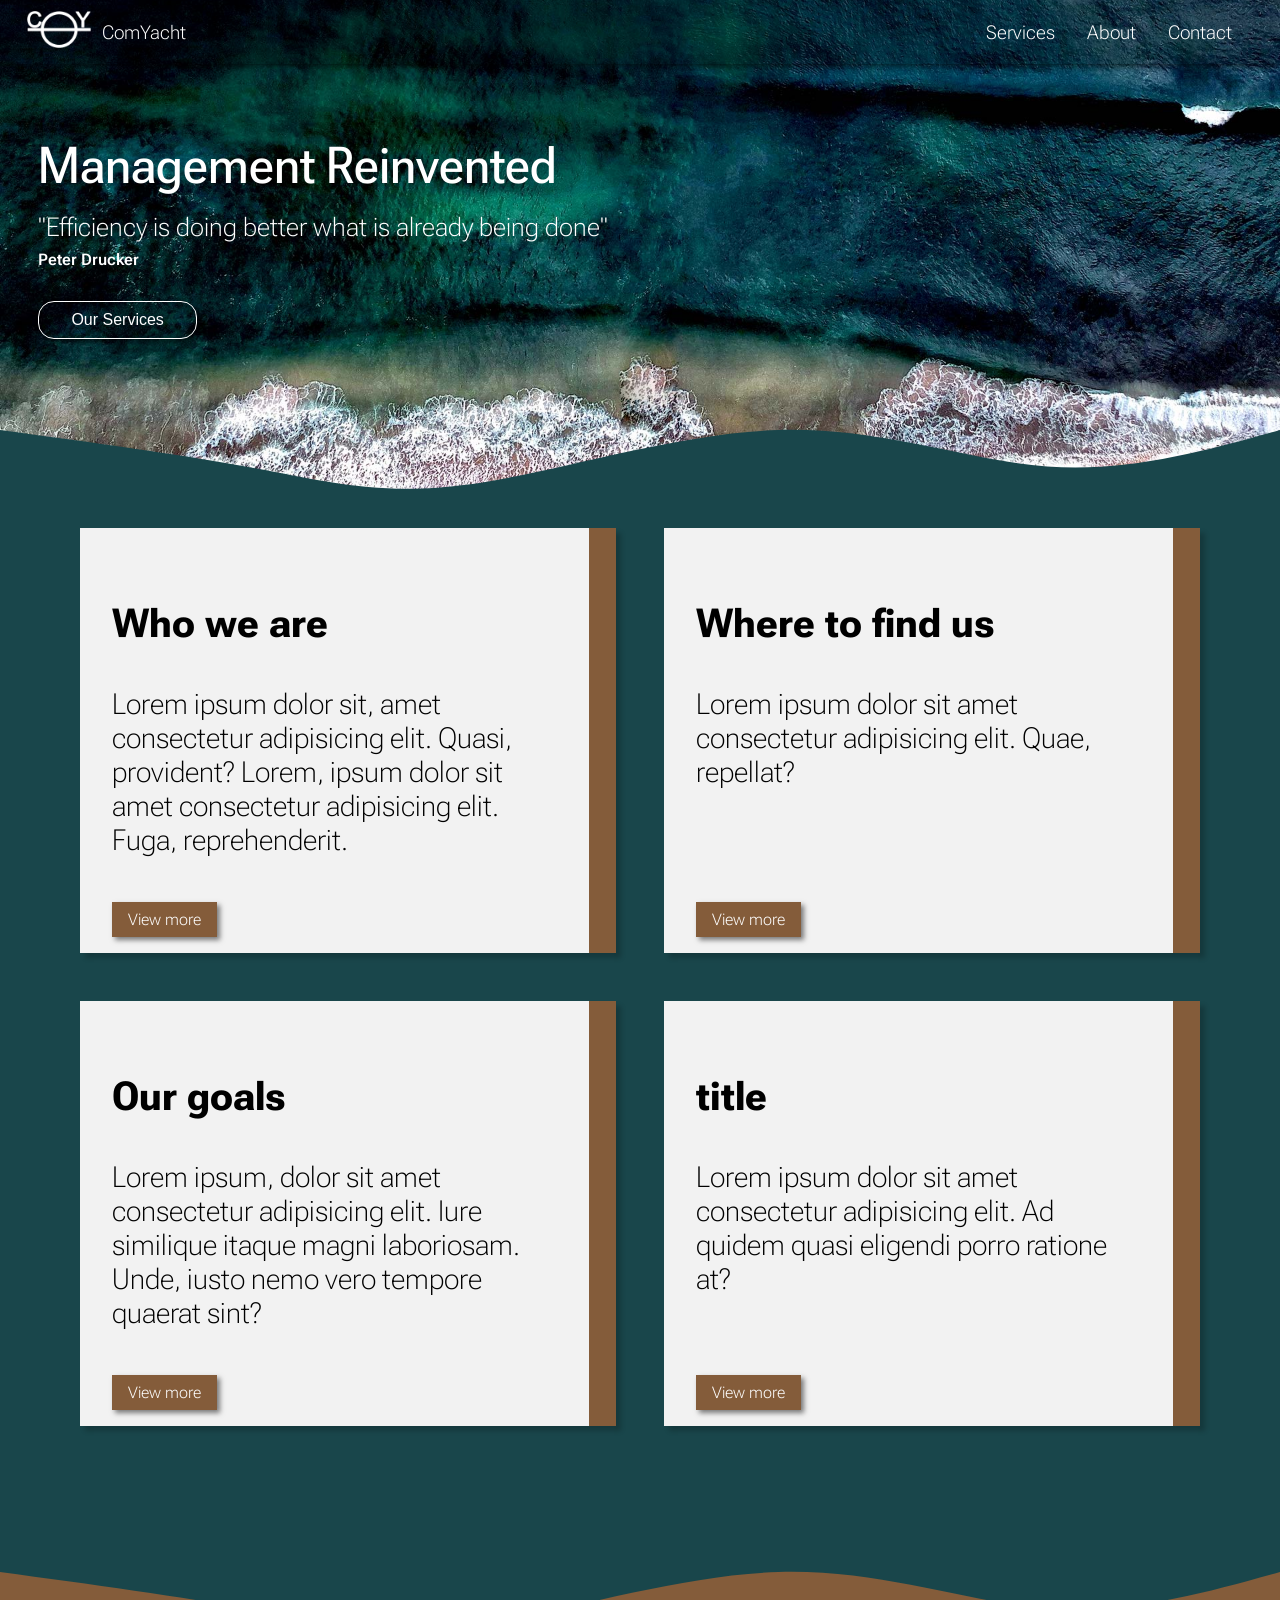
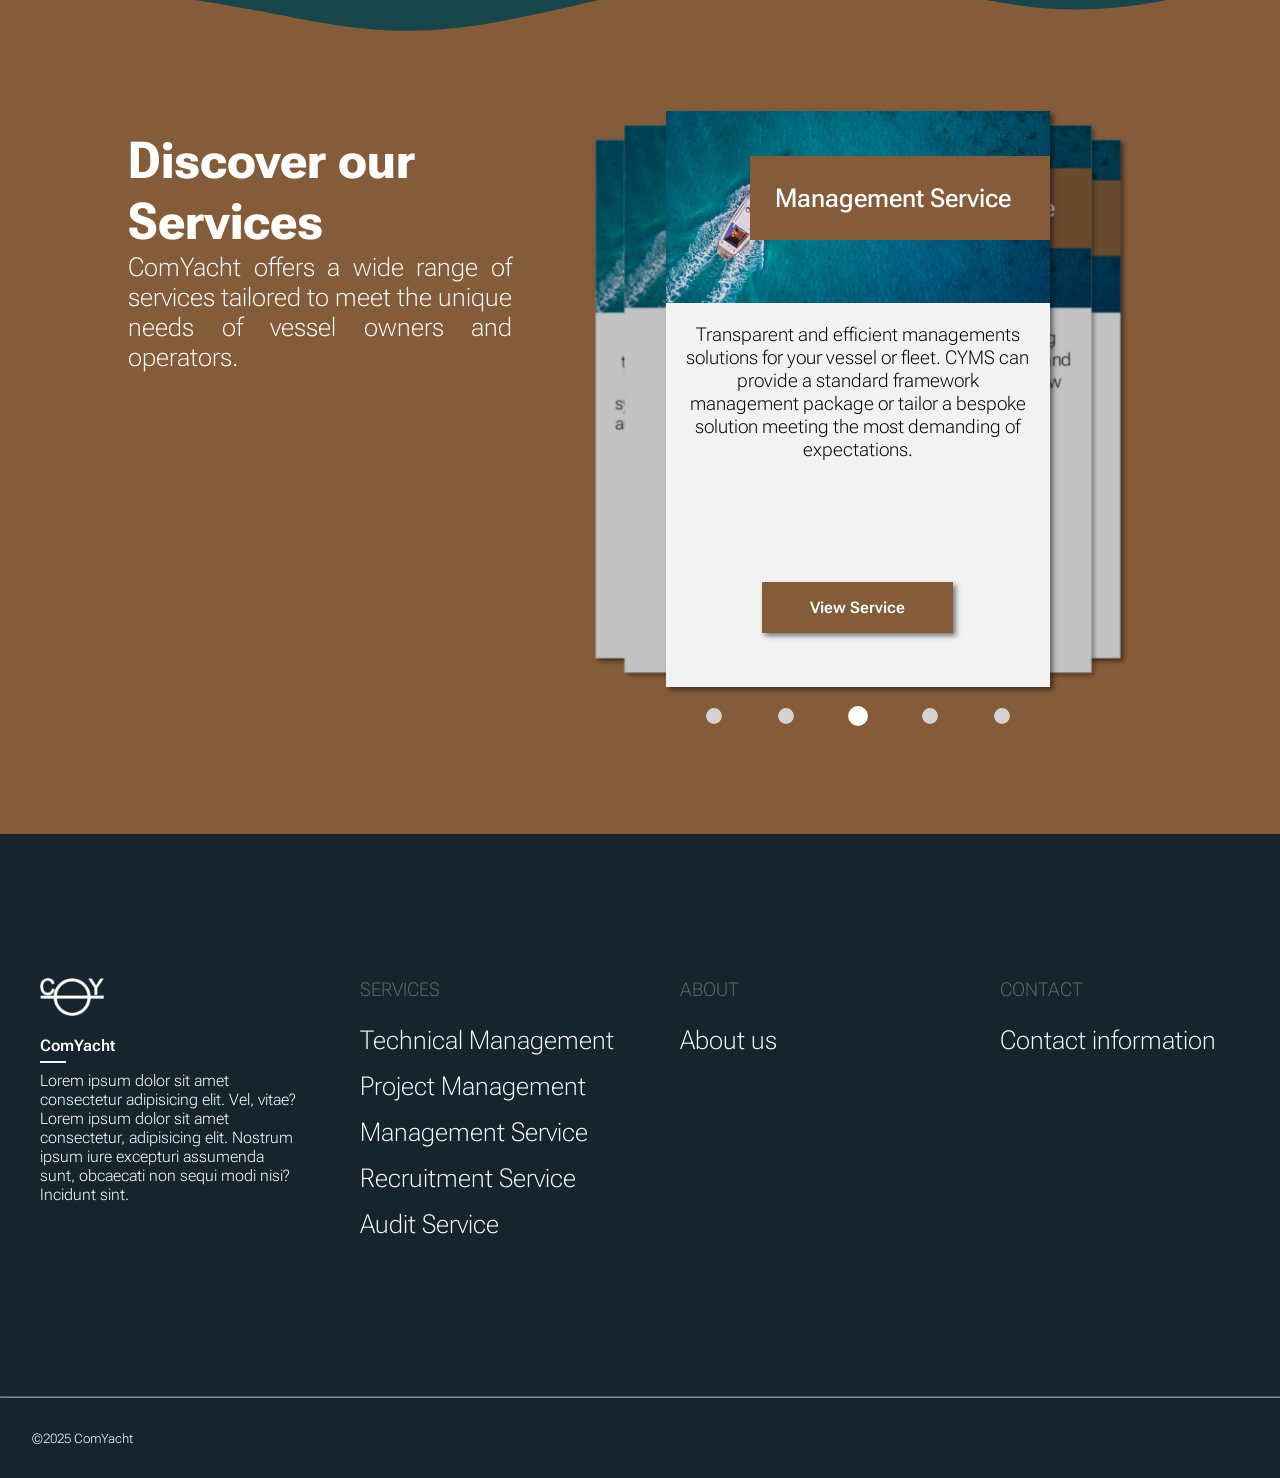
==== commit 0f2002fd: "service button fix" ====
--- a/index.html
+++ b/index.html
@@ -159,8 +159,7 @@
           <div id="service-text">
             <h2>Discover our Services</h2>
             <p>
-              Lorem ipsum dolor sit amet consectetur adipisicing elit. Iure voluptates exercitationem sint modi
-              aspernatur dignissimos blanditiis provident ex temporibus veniam?
+              ComYacht offers a wide range of services tailored to meet the unique needs of vessel owners and operators.
             </p>
           </div>
 
@@ -238,9 +237,7 @@
       </article>
       <hr />
 
-      <div id="more-info-container">
-        <div><a href="/">@2025 ComYacht</a></div>
-      </div>
+      <p id="copyright">&copy;2025 ComYacht</p>
     </footer>
   </body>
 </html>
--- a/styles/header.css
+++ b/styles/header.css
@@ -151,10 +151,10 @@
 
 #service-li {
   margin-bottom: 12rem;
+  position: relative;
 }
 
 #sidebar-services {
-  position: absolute;
   font-size: 1rem;
   left: 1rem;
   top: 12vh;
@@ -162,6 +162,7 @@
   padding: 0;
   display: flex;
   flex-direction: column;
+  position: absolute;
 }
 
 #sidebar-services li {
--- a/styles/general.css
+++ b/styles/general.css
@@ -8,6 +8,12 @@
 
 html {
   scroll-behavior: smooth;
+}
+
+p {
+  margin: 0;
+  padding: 0;
+  color: white;
 }
 
 :root {
--- a/styles/summary-section.css
+++ b/styles/summary-section.css
@@ -42,6 +42,7 @@
   font-size: 1.8rem;
   margin-right: 7%;
   padding-bottom: 4rem;
+  color: black;
 }
 
 .view-more-about {
--- a/styles/service-section.css
+++ b/styles/service-section.css
@@ -109,6 +109,7 @@
   display: flex;
   justify-content: center;
   bottom: 1rem;
+  z-index: 151;
 }
 
 #left {
@@ -116,7 +117,7 @@
   top: 0;
   bottom: -5rem;
   left: 0;
-  right: clamp(13rem, 35vw, 130rem);
+  right: clamp(13rem, 37vw, 130rem);
   z-index: 90;
   cursor: pointer;
 }
@@ -125,7 +126,7 @@
   position: absolute;
   top: 0;
   bottom: -5rem;
-  left: clamp(13rem, 65vw, 130rem);
+  left: clamp(13rem, 71vw, 130rem);
   right: 0;
   z-index: 90;
   cursor: pointer;
@@ -165,10 +166,10 @@
     right: 50%;
   }
   #left {
-    right: 50%;
+    right: 60%;
   }
   #right {
-    left: 50%;
+    left: 60%;
   }
   .dot svg {
     width: 150%;
--- a/styles/footer.css
+++ b/styles/footer.css
@@ -69,15 +69,10 @@
   opacity: 0.5;
 }
 
-#more-info-container {
-  position: absolute;
-  bottom: 0;
-  height: 5rem;
-  display: flex;
-  align-items: center;
-  justify-content: flex-start;
+#copyright {
+  color: white;
+  font-size: clamp(0.8rem, 1vw, 1.5rem);
+  text-align: start;
+  margin-left: 2rem;
+  padding-bottom: 2rem;
 }
-
-#more-info-container div {
-  margin: 1.5rem;
-}
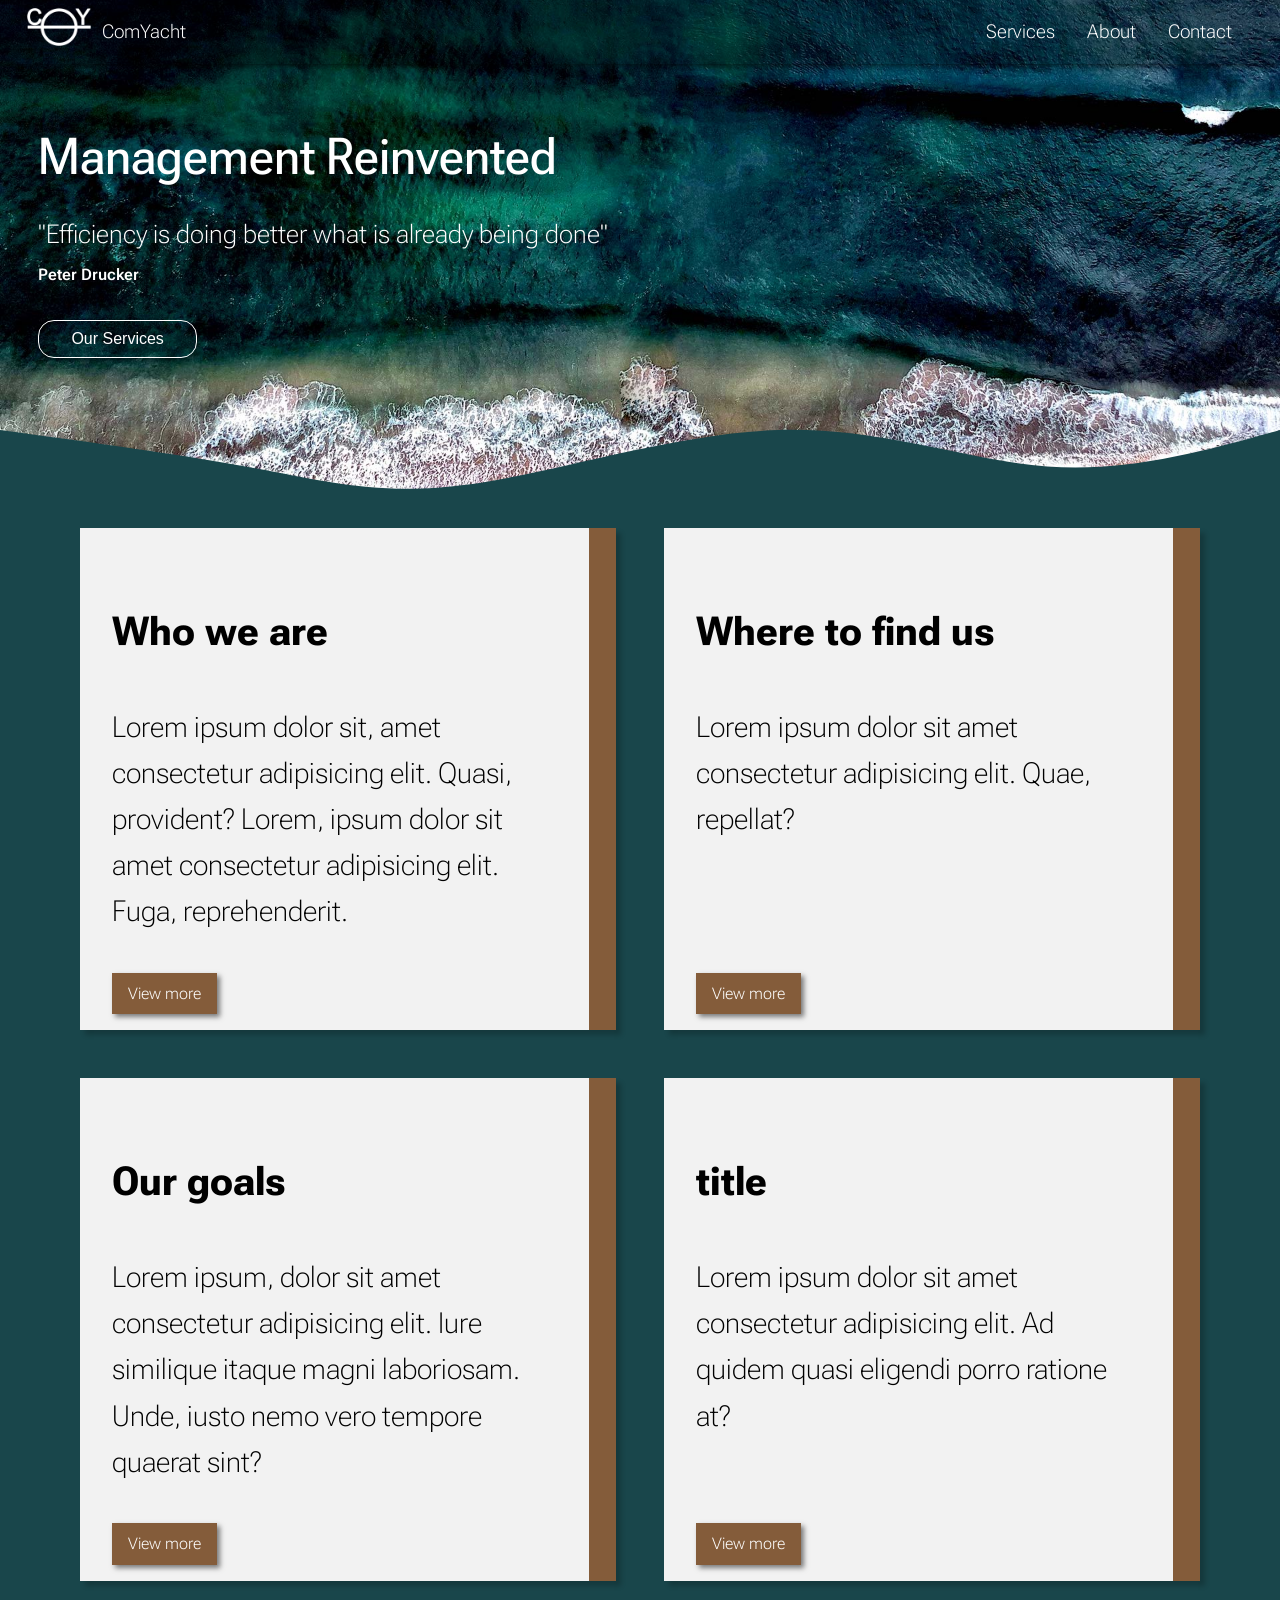
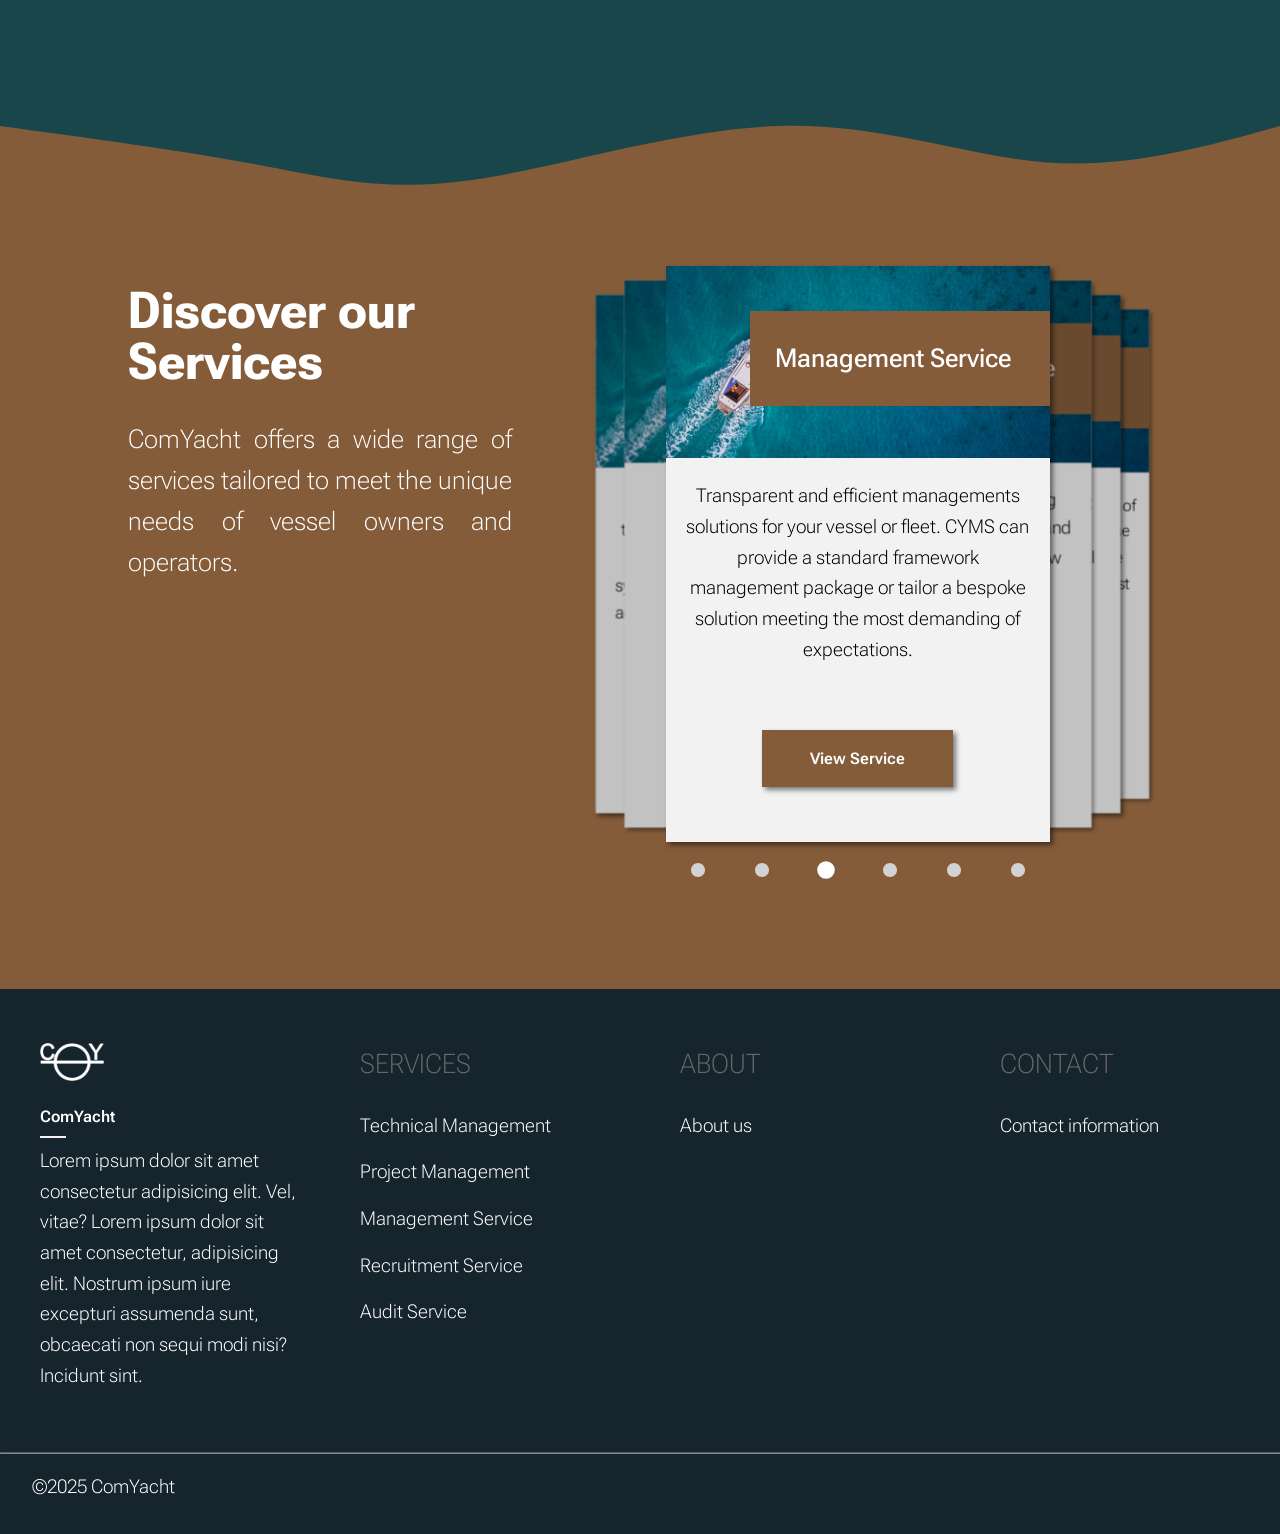
==== commit 3499289b: "add services" ====
--- a/index.html
+++ b/index.html
@@ -44,11 +44,12 @@
               Services
               <div id="service-placeholder"></div>
               <ul id="scroll-tab">
-                <li><a href="/">Technical Management</a></li>
-                <li><a href="/">Project Management</a></li>
+                <li><a href="/technical.html">Technical Management</a></li>
+                <li><a href="/yacht.html">Yacht agency services</a></li>
                 <li><a href="/management.html">Management Service</a></li>
-                <li><a href="/">Recruitment Service</a></li>
-                <li><a href="/">Audit Service</a></li>
+                <li><a href="/recruitment.html">Recruitment Service</a></li>
+                <li><a href="/audit.html">Audit Service</a></li>
+                <li><a href="/training.html">Training Service</a></li>
               </ul>
             </div>
             <div><a href="/about.html">About</a></div>
@@ -77,11 +78,12 @@
             <li id="service-li">
               Services
               <ul id="sidebar-services">
-                <li><a id="company-title" href="/">Technical Management</a></li>
-                <li><a id="company-title" href="/">Project Management</a></li>
+                <li><a id="company-title" href="/technical.html">Technical Management</a></li>
+                <li><a id="company-title" href="/yacht.html">Yacht agency services</a></li>
                 <li><a id="company-title" href="/management.html">Management Service</a></li>
-                <li><a id="company-title" href="/">Recruitment Service</a></li>
-                <li><a id="company-title" href="/">Audit Service</a></li>
+                <li><a id="company-title" href="/recruitment.html">Recruitment Service</a></li>
+                <li><a id="company-title" href="/audit.html">Audit Service</a></li>
+                <li><a href="/training.html">Training Service</a></li>
               </ul>
               <hr />
             </li>
@@ -191,6 +193,11 @@
                   <path d="M7.8 10a2.2 2.2 0 0 0 4.4 0 2.2 2.2 0 0 0-4.4 0z" />
                 </svg>
               </div>
+              <div class="dot">
+                <svg fill="#000000" width="100%" height="100%" viewBox="0 0 20 20" xmlns="http://www.w3.org/2000/svg">
+                  <path d="M7.8 10a2.2 2.2 0 0 0 4.4 0 2.2 2.2 0 0 0-4.4 0z" />
+                </svg>
+              </div>
             </div>
           </div>
         </div>
--- a/styles/header.css
+++ b/styles/header.css
@@ -7,7 +7,7 @@
   display: flex;
   align-items: center;
   box-shadow: var(--shadow-primary);
-  z-index: 100;
+  z-index: 200;
 }
 
 #header-background {
--- a/styles/general.css
+++ b/styles/general.css
@@ -4,6 +4,7 @@
   font-family: Roboto Flex, Arial, Helvetica, sans-serif;
   font-weight: 200;
   overflow-x: hidden;
+  line-height: 1.6;
 }
 
 html {
@@ -13,7 +14,6 @@
 p {
   margin: 0;
   padding: 0;
-  color: white;
 }
 
 :root {
--- a/styles/service-section.css
+++ b/styles/service-section.css
@@ -27,6 +27,8 @@
   margin: 0;
   font-size: clamp(1.5rem, 4vw, 4rem);
   font-weight: 700;
+  line-height: 1;
+  margin-bottom: 2rem;
 }
 
 #service-text p {
--- a/styles/footer.css
+++ b/styles/footer.css
@@ -7,12 +7,11 @@
 }
 
 footer article {
-  margin-top: 10vw;
-  height: 60%;
+  margin-top: 3vw;
   width: 100%;
   display: grid;
   grid-template-columns: repeat(auto-fit, minmax(15rem, 1fr));
-  padding-bottom: clamp(10rem, 10vw, 60rem);
+  padding-bottom: 5vw;
   z-index: 10;
 }
 
@@ -24,14 +23,14 @@
 
 .list-title {
   color: rgb(103, 103, 103);
-  font-size: clamp(1rem, 1.5vw, 2rem);
+  font-size: 1.7rem;
   margin-bottom: 1.5rem;
 }
 
 .list-content {
   color: white;
   margin-bottom: 1rem;
-  font-size: clamp(1rem, 2vw, 5rem);
+  font-size: 1.2rem;
   width: 100%;
   z-index: 50;
 }
@@ -58,7 +57,7 @@
 #company-description-li {
   color: white;
   margin-top: 1rem;
-  font-size: clamp(1rem, 1vw, 2rem);
+  font-size: 1.2rem;
 }
 
 hr {
@@ -71,7 +70,7 @@
 
 #copyright {
   color: white;
-  font-size: clamp(0.8rem, 1vw, 1.5rem);
+  font-size: 1.2rem;
   text-align: start;
   margin-left: 2rem;
   padding-bottom: 2rem;
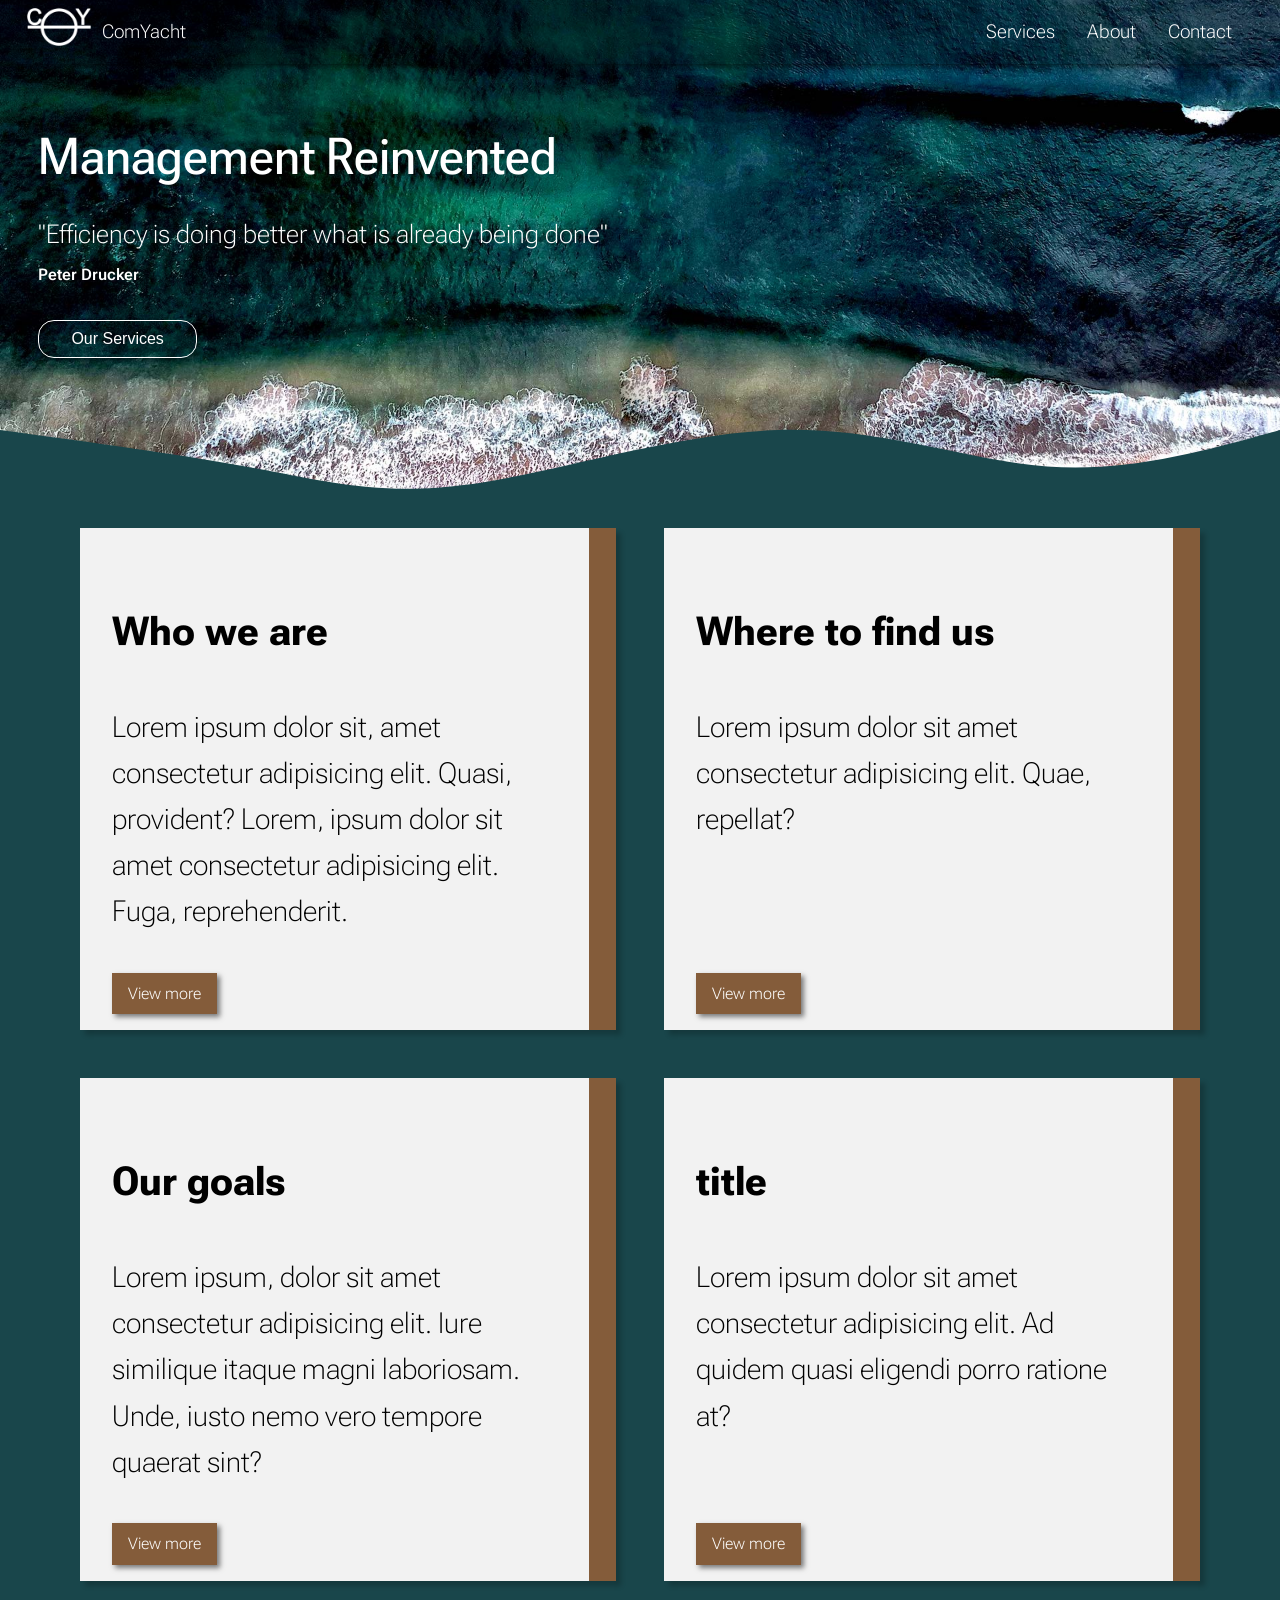
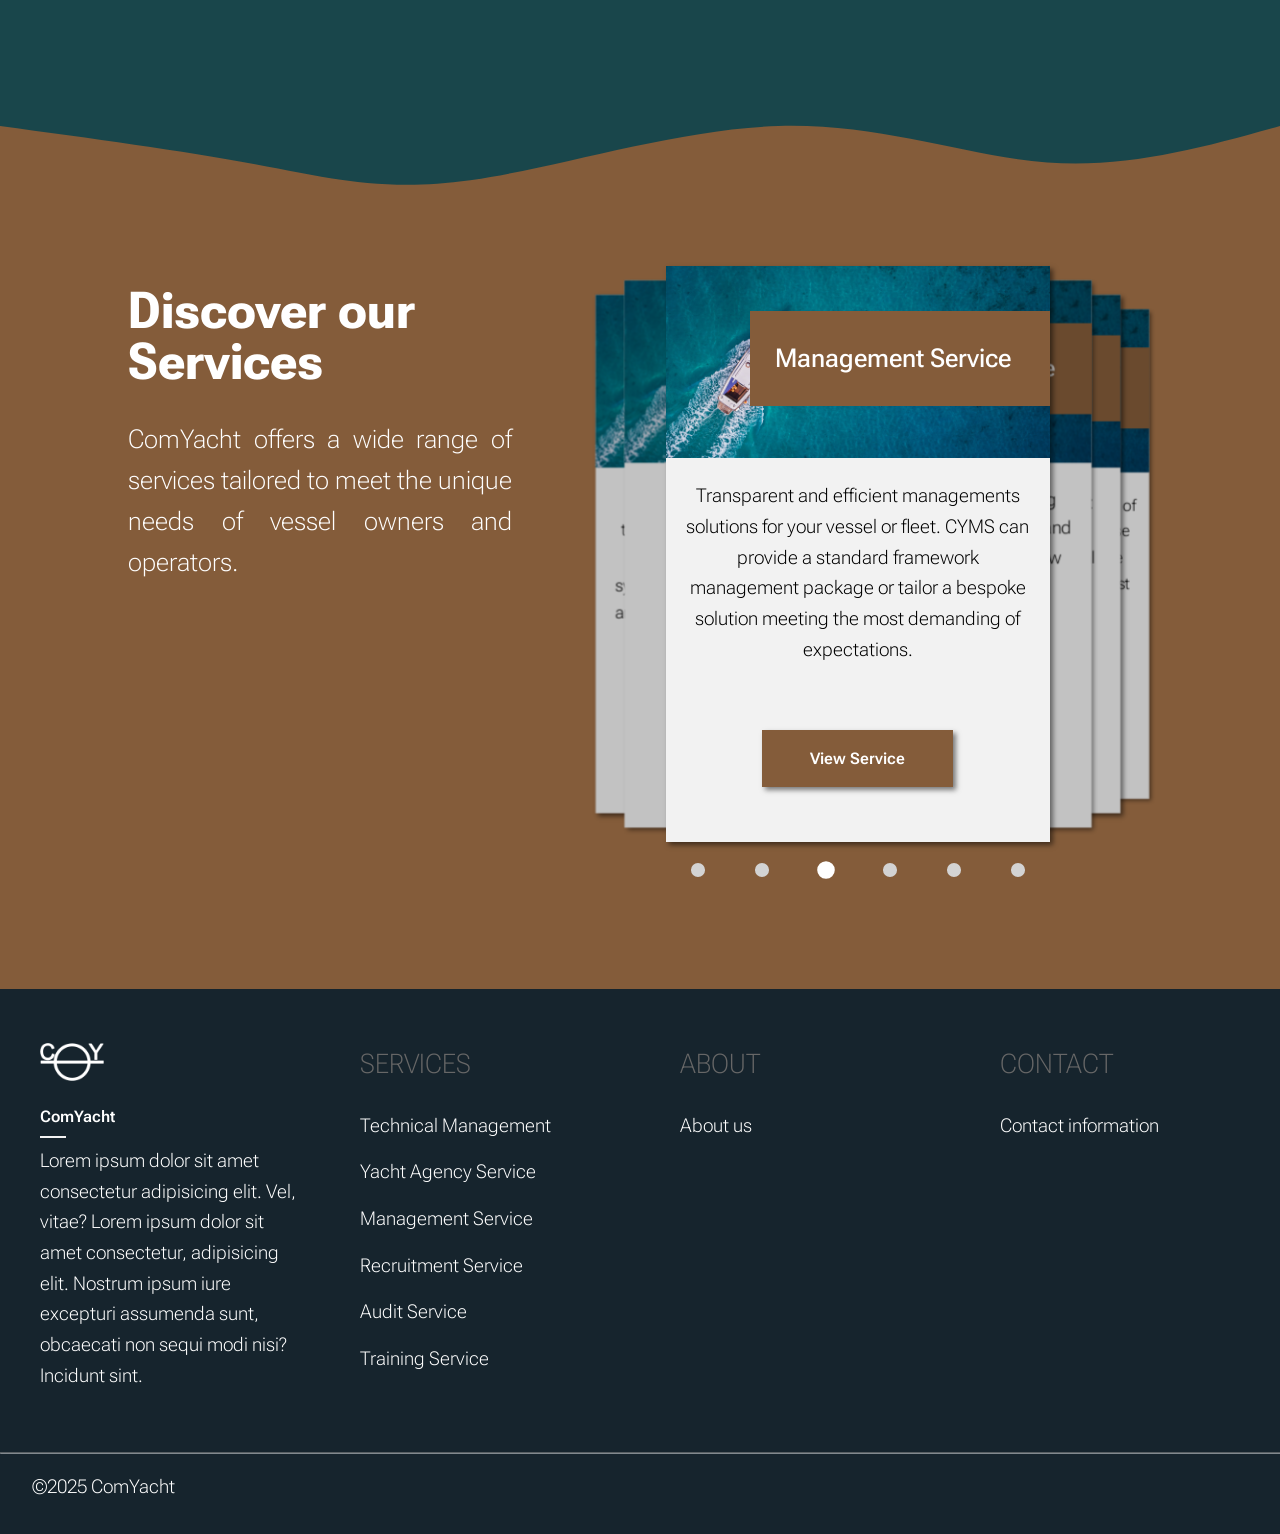
==== commit 8b93cdaf: "fix image relative URIs" ====
--- a/index.html
+++ b/index.html
@@ -33,27 +33,27 @@
         <ul id="header-ul-flex">
           <li id="company-info" class="header-li">
             <div class="logo-container">
-              <a href="/">
+              <a href="">
                 <img class="header-logo" src="./images/logos-icons/Client-01-logo.png" alt="Logo" />
               </a>
             </div>
-            <a id="company-title" href="/">ComYacht</a>
+            <a id="company-title" href="">ComYacht</a>
           </li>
           <li class="header-li" id="header-tabs">
             <div id="service-tab">
               Services
               <div id="service-placeholder"></div>
               <ul id="scroll-tab">
-                <li><a href="/technical.html">Technical Management</a></li>
-                <li><a href="/yacht.html">Yacht agency services</a></li>
-                <li><a href="/management.html">Management Service</a></li>
-                <li><a href="/recruitment.html">Recruitment Service</a></li>
-                <li><a href="/audit.html">Audit Service</a></li>
-                <li><a href="/training.html">Training Service</a></li>
+                <li><a href="technical.html">Technical Management</a></li>
+                <li><a href="yacht.html">Yacht agency services</a></li>
+                <li><a href="management.html">Management Service</a></li>
+                <li><a href="recruitment.html">Recruitment Service</a></li>
+                <li><a href="audit.html">Audit Service</a></li>
+                <li><a href="training.html">Training Service</a></li>
               </ul>
             </div>
-            <div><a href="/about.html">About</a></div>
-            <div><a href="/contact.html">Contact</a></div>
+            <div><a href="about.html">About</a></div>
+            <div><a href="contact.html">Contact</a></div>
             <button id="sidebar-button">
               <svg xmlns="http://www.w3.org/2000/svg" height="24px" viewBox="0 -960 960 960" width="24px" fill="white">
                 <path d="M120-240v-80h720v80H120Zm0-200v-80h720v80H120Zm0-200v-80h720v80H120Z" />
@@ -78,21 +78,21 @@
             <li id="service-li">
               Services
               <ul id="sidebar-services">
-                <li><a id="company-title" href="/technical.html">Technical Management</a></li>
-                <li><a id="company-title" href="/yacht.html">Yacht agency services</a></li>
-                <li><a id="company-title" href="/management.html">Management Service</a></li>
-                <li><a id="company-title" href="/recruitment.html">Recruitment Service</a></li>
-                <li><a id="company-title" href="/audit.html">Audit Service</a></li>
-                <li><a href="/training.html">Training Service</a></li>
+                <li><a id="company-title" href="technical.html">Technical Management</a></li>
+                <li><a id="company-title" href="yacht.html">Yacht agency services</a></li>
+                <li><a id="company-title" href="management.html">Management Service</a></li>
+                <li><a id="company-title" href="recruitment.html">Recruitment Service</a></li>
+                <li><a id="company-title" href="audit.html">Audit Service</a></li>
+                <li><a href="training.html">Training Service</a></li>
               </ul>
               <hr />
             </li>
             <li>
-              <a href="/about.html">About</a>
+              <a href="about.html">About</a>
               <hr />
             </li>
             <li>
-              <a href="/contact.html">Contact</a>
+              <a href="contact.html">Contact</a>
               <hr />
             </li>
           </ul>
@@ -209,13 +209,13 @@
         <ul id="company-main-info">
           <li id="company-img-footer">
             <div class="logo-container">
-              <a href="/">
+              <a href="">
                 <img class="header-logo" src="./images/logos-icons/Client-01-logo.png" alt="Logo" />
               </a>
             </div>
           </li>
           <li id="footer-company-li">
-            <a id="company-title" href="/">ComYacht</a>
+            <a id="company-title" href="">ComYacht</a>
           </li>
           <li id="company-description-li">
             <p>
@@ -227,19 +227,20 @@
         </ul>
         <ul id="company-services">
           <li class="list-title">SERVICES</li>
-          <li class="list-content"><a href="/">Technical Management</a></li>
-          <li class="list-content"><a href="/">Project Management</a></li>
-          <li class="list-content"><a href="/">Management Service</a></li>
-          <li class="list-content"><a href="/">Recruitment Service</a></li>
-          <li class="list-content"><a href="/">Audit Service</a></li>
+          <li class="list-content"><a href="technical.html">Technical Management</a></li>
+          <li class="list-content"><a href="/yacht.html">Yacht Agency Service</a></li>
+          <li class="list-content"><a href="management.html">Management Service</a></li>
+          <li class="list-content"><a href="recruitment.html">Recruitment Service</a></li>
+          <li class="list-content"><a href="audit.html">Audit Service</a></li>
+          <li class="list-content"><a href="training.html">Training Service</a></li>
         </ul>
         <ul id="company-about">
           <li class="list-title">ABOUT</li>
-          <li class="list-content"><a href="/">About us</a></li>
+          <li class="list-content"><a href="about.html">About us</a></li>
         </ul>
         <ul id="company-contact">
           <li class="list-title">CONTACT</li>
-          <li class="list-content"><a href="/">Contact information</a></li>
+          <li class="list-content"><a href="contact.html">Contact information</a></li>
         </ul>
       </article>
       <hr />
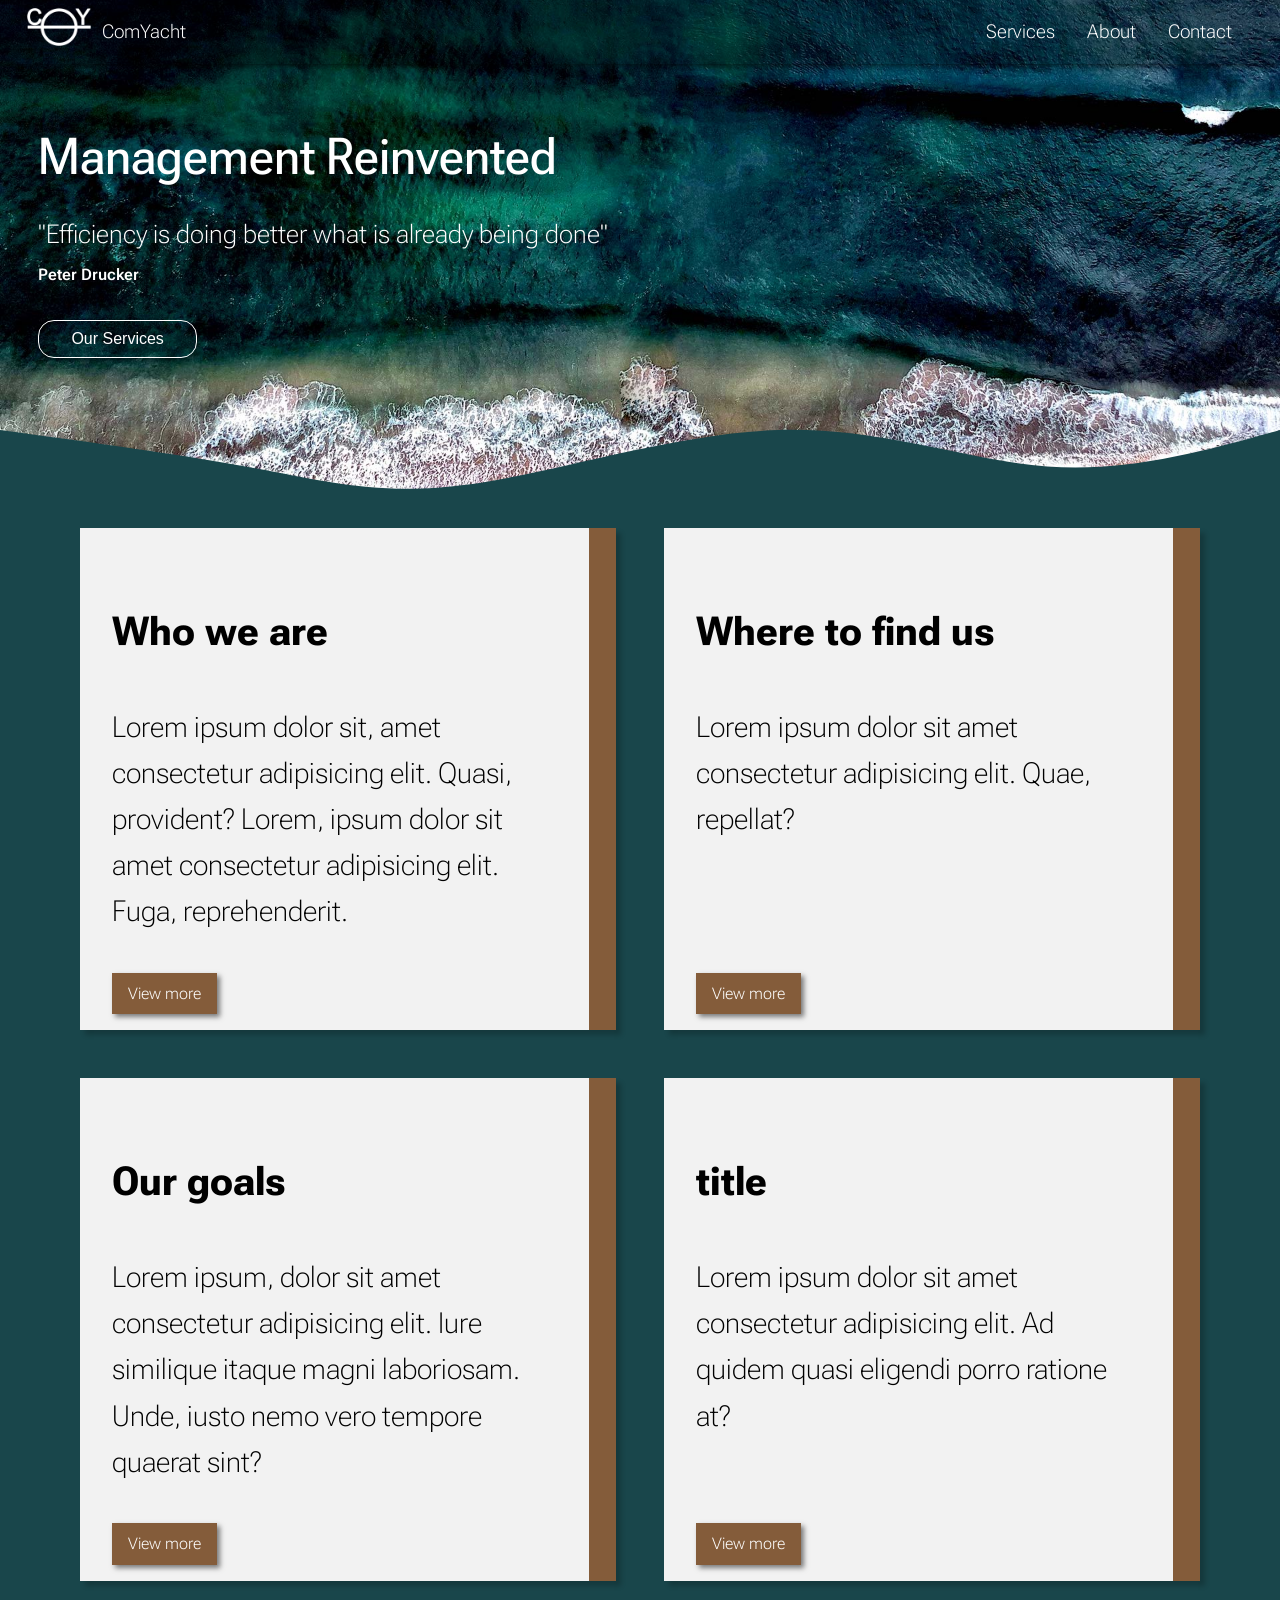
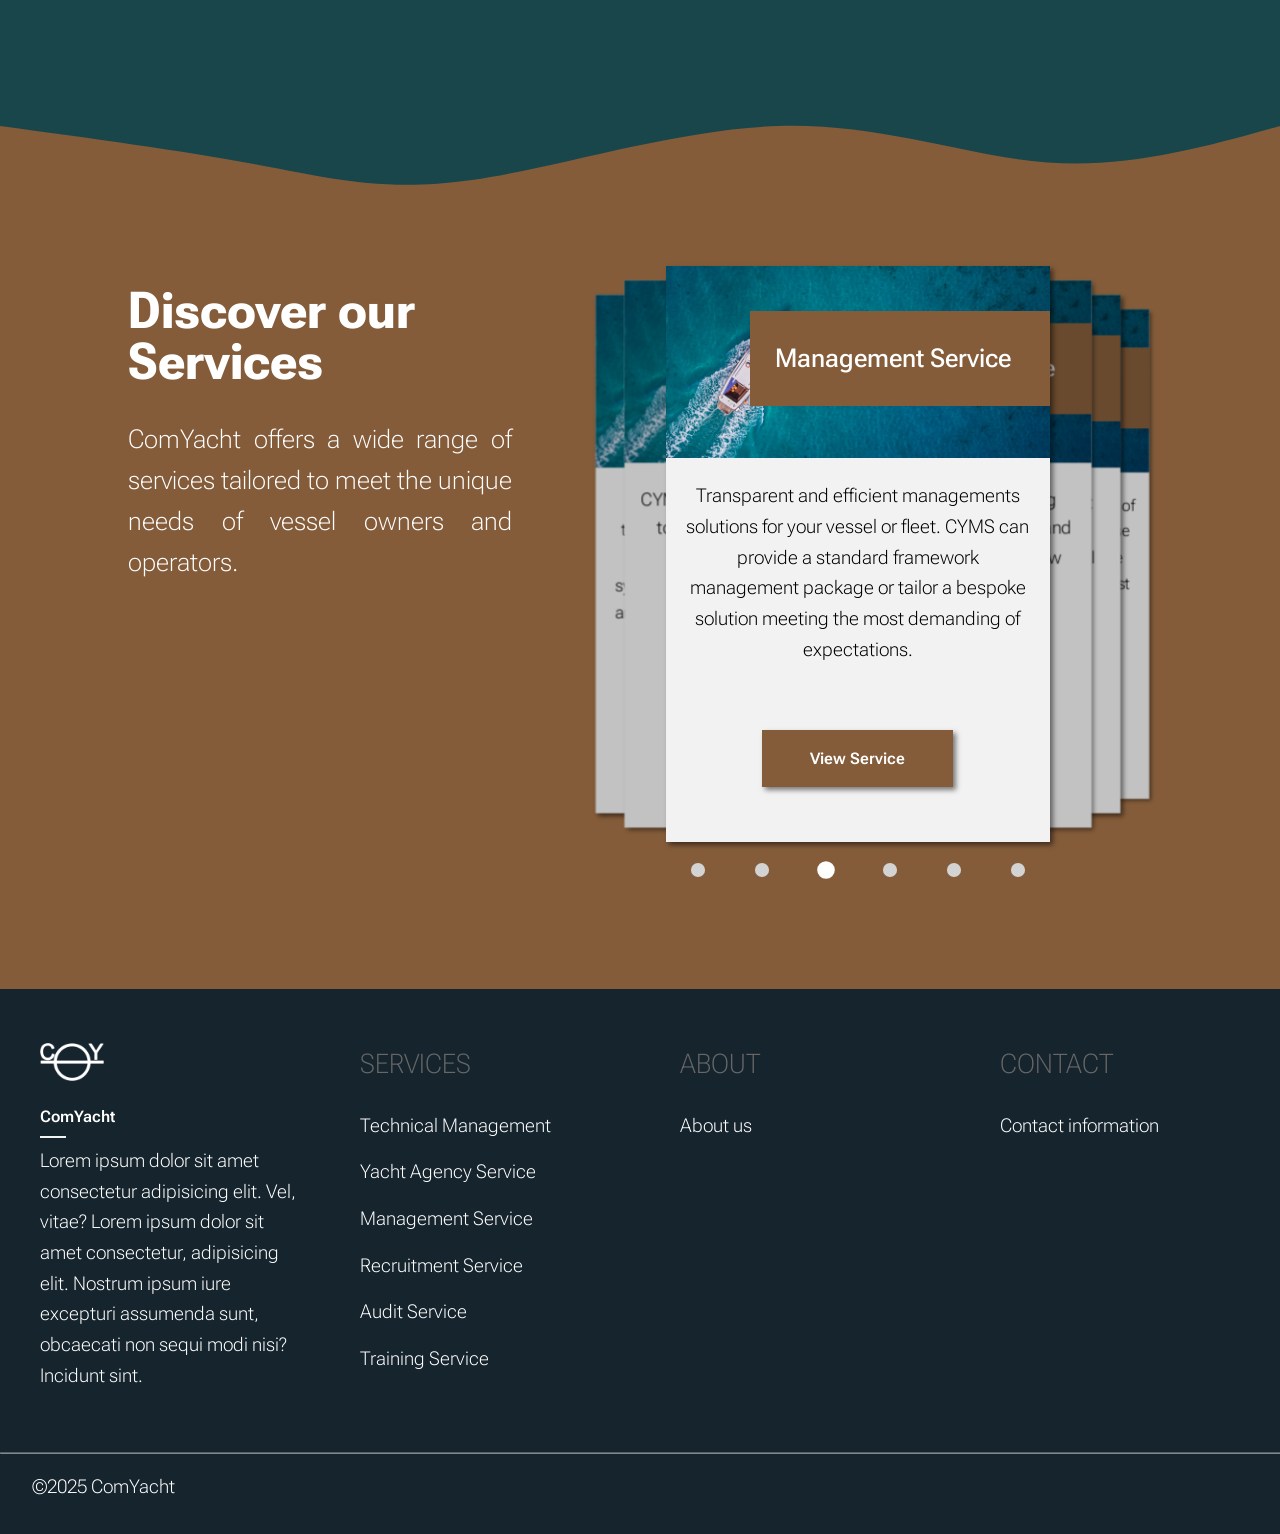
==== commit 9c11957f: "fix sidebar" ====
--- a/index.html
+++ b/index.html
@@ -75,17 +75,19 @@
                 <path d="M400-80 0-480l400-400 71 71-329 329 329 329-71 71Z" />
               </svg>
             </button>
-            <li id="service-li">
+            <li>
               Services
+              <hr />
+            </li>
+            <li>
               <ul id="sidebar-services">
-                <li><a id="company-title" href="technical.html">Technical Management</a></li>
-                <li><a id="company-title" href="yacht.html">Yacht agency services</a></li>
-                <li><a id="company-title" href="management.html">Management Service</a></li>
-                <li><a id="company-title" href="recruitment.html">Recruitment Service</a></li>
-                <li><a id="company-title" href="audit.html">Audit Service</a></li>
+                <li><a href="technical.html">Technical Management</a></li>
+                <li><a href="yacht.html">Yacht agency services</a></li>
+                <li><a href="management.html">Management Service</a></li>
+                <li><a href="recruitment.html">Recruitment Service</a></li>
+                <li><a href="audit.html">Audit Service</a></li>
                 <li><a href="training.html">Training Service</a></li>
               </ul>
-              <hr />
             </li>
             <li>
               <a href="about.html">About</a>
--- a/styles/header.css
+++ b/styles/header.css
@@ -100,10 +100,6 @@
   margin-top: 3.5rem;
   position: relative;
   width: 100%;
-  display: flex;
-  flex-direction: column;
-  justify-content: flex-start;
-  align-items: center;
 }
 
 #sidebar-ul li {
@@ -111,7 +107,6 @@
   list-style: none;
   color: white;
   width: 100%;
-  height: 3rem;
   display: flex;
   align-items: center;
   position: relative;
@@ -136,6 +131,8 @@
   bottom: -2.5rem;
   width: 100%;
   opacity: 0.2;
+  display: flex;
+  flex-direction: column;
 }
 
 #sidebar-button {
@@ -147,11 +144,6 @@
 
 #sidebar-button svg {
   margin-top: 0.3rem;
-}
-
-#service-li {
-  margin-bottom: 12rem;
-  position: relative;
 }
 
 #sidebar-services {
@@ -162,7 +154,6 @@
   padding: 0;
   display: flex;
   flex-direction: column;
-  position: absolute;
 }
 
 #sidebar-services li {
--- a/styles/general.css
+++ b/styles/general.css
@@ -14,6 +14,7 @@
 p {
   margin: 0;
   padding: 0;
+  font-weight: 200;
 }
 
 :root {
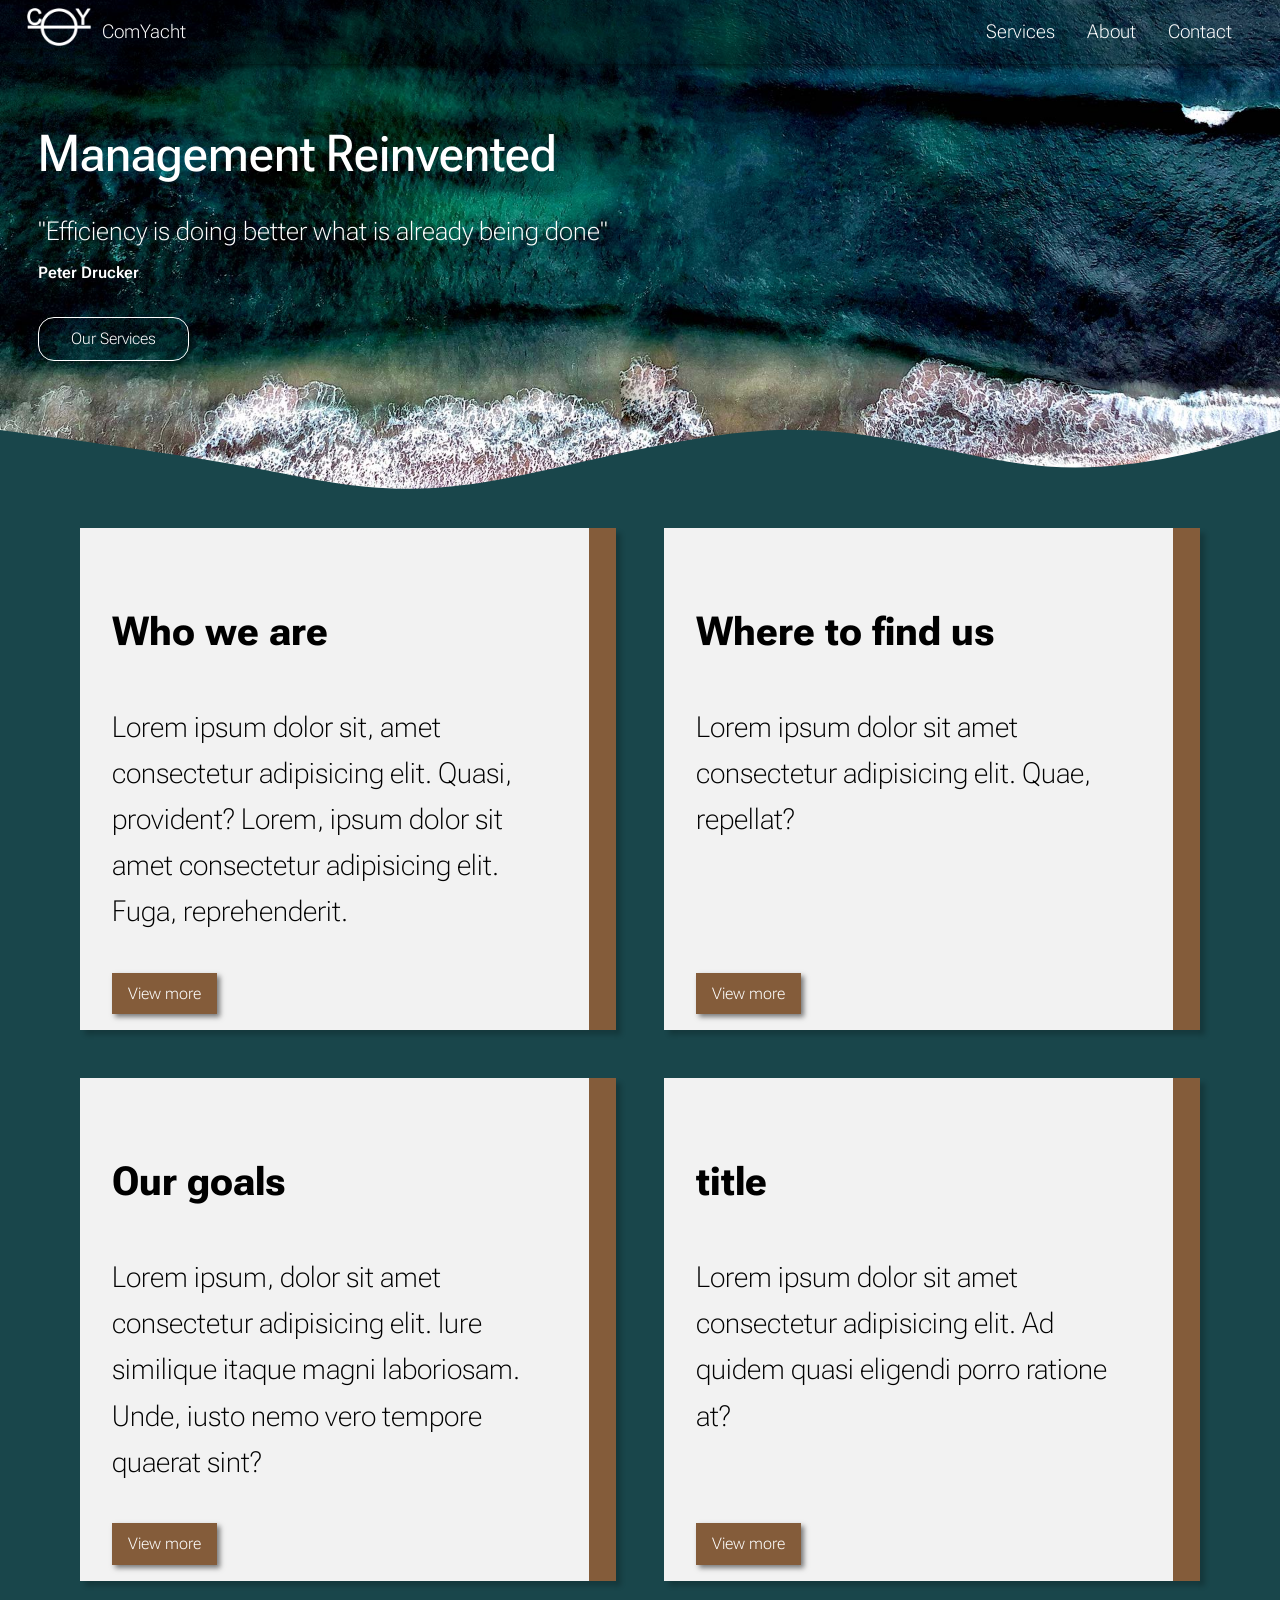
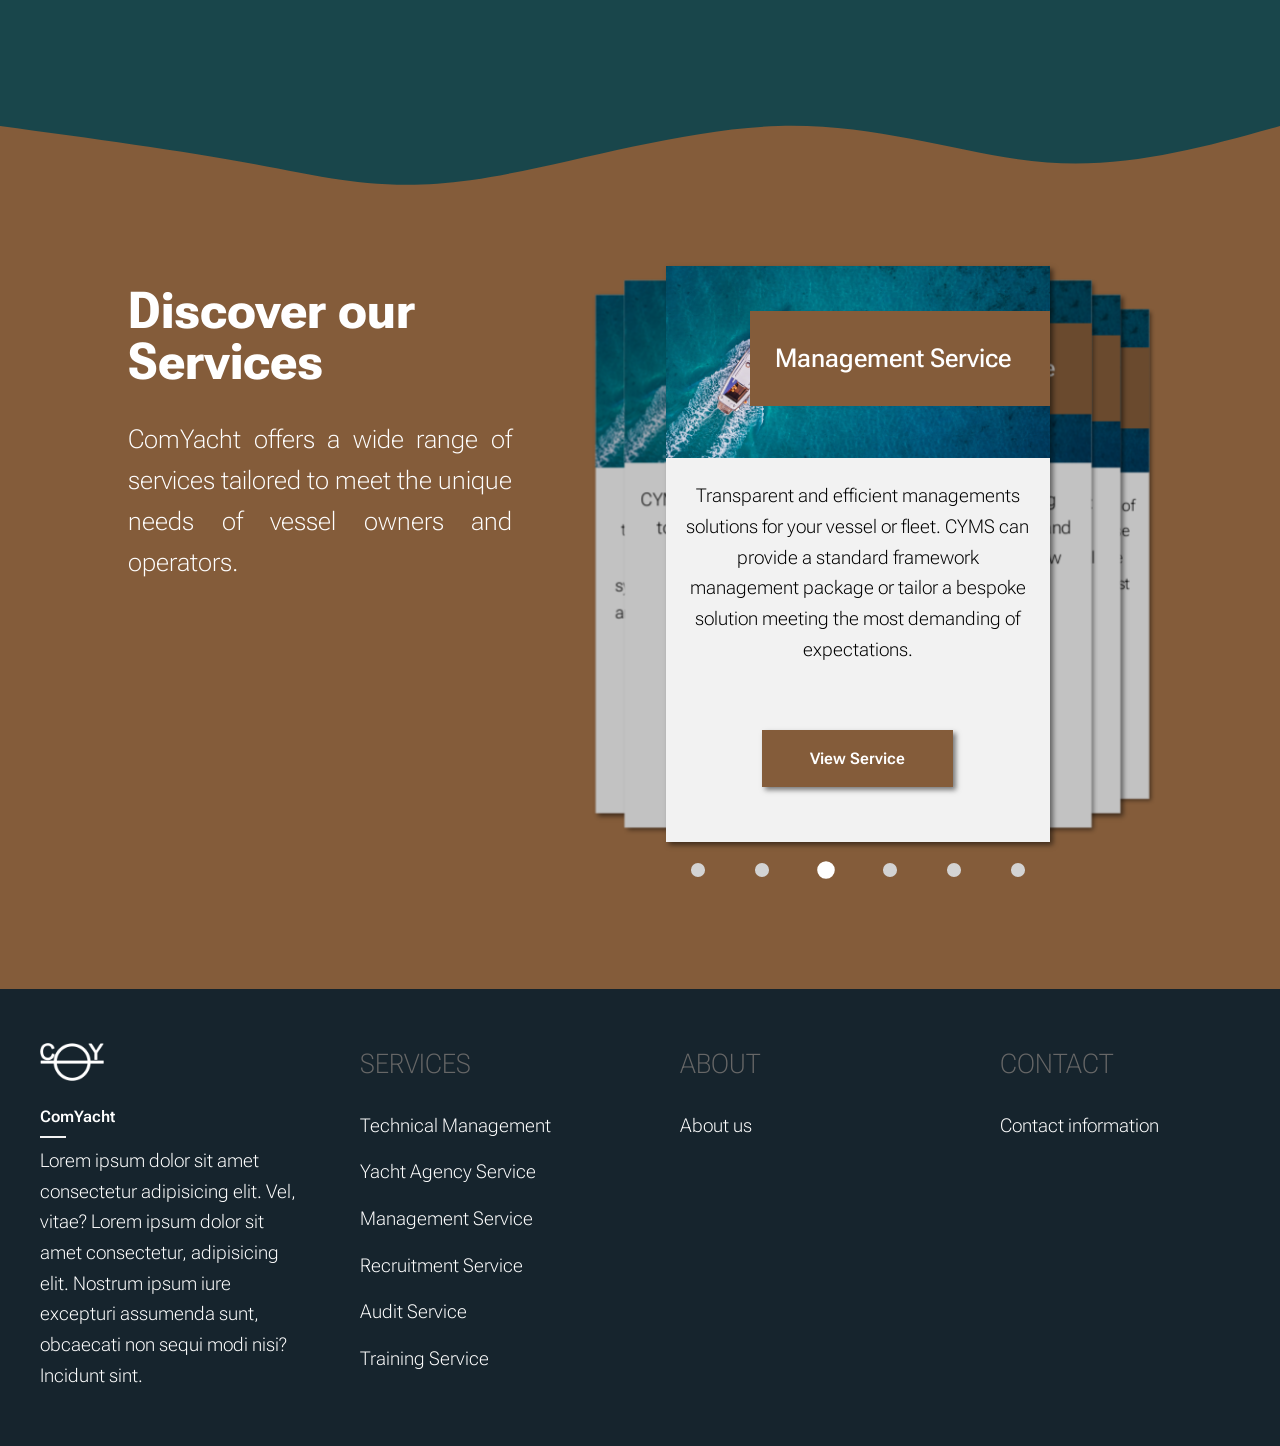
==== commit 62cb798e: "add header to every page" ====
--- a/index.html
+++ b/index.html
@@ -2,7 +2,8 @@
 <html lang="en">
   <head>
     <meta charset="UTF-8" />
-    <meta name="viewport" content="width=device-width, user-scalable=no" />
+    <meta name="viewport" content="width=device-width" />
+    <meta name="description" content="ComYacht description here." />
     <title>ComYacht</title>
 
     <!--Fonts-->
@@ -33,15 +34,15 @@
         <ul id="header-ul-flex">
           <li id="company-info" class="header-li">
             <div class="logo-container">
-              <a href="">
-                <img class="header-logo" src="./images/logos-icons/Client-01-logo.png" alt="Logo" />
+              <a href="index.html">
+                <img class="header-logo" src="./images/logos-icons/Client-01-logo.png" alt="ComYacht logo" />
               </a>
             </div>
-            <a id="company-title" href="">ComYacht</a>
+            <a href="index.html">ComYacht</a>
           </li>
           <li class="header-li" id="header-tabs">
             <div id="service-tab">
-              Services
+              <span>Services</span>
               <div id="service-placeholder"></div>
               <ul id="scroll-tab">
                 <li><a href="technical.html">Technical Management</a></li>
@@ -62,27 +63,21 @@
           </li>
         </ul>
 
-        <nav id="sidebar">
+        <aside id="sidebar">
+          <button id="exit-sidebar">
+            <svg xmlns="http://www.w3.org/2000/svg" height="24px" viewBox="0 -960 960 960" width="24px" fill="#e8eaed">
+              <path d="M400-80 0-480l400-400 71 71-329 329 329 329-71 71Z" />
+            </svg>
+          </button>
           <ul id="sidebar-ul">
-            <button id="exit-sidebar">
-              <svg
-                xmlns="http://www.w3.org/2000/svg"
-                height="24px"
-                viewBox="0 -960 960 960"
-                width="24px"
-                fill="#e8eaed"
-              >
-                <path d="M400-80 0-480l400-400 71 71-329 329 329 329-71 71Z" />
-              </svg>
-            </button>
-            <li>
-              Services
+            <li>
+              <span>Services</span>
               <hr />
             </li>
             <li>
               <ul id="sidebar-services">
                 <li><a href="technical.html">Technical Management</a></li>
-                <li><a href="yacht.html">Yacht agency services</a></li>
+                <li><a href="yacht.html">Yacht agency Service</a></li>
                 <li><a href="management.html">Management Service</a></li>
                 <li><a href="recruitment.html">Recruitment Service</a></li>
                 <li><a href="audit.html">Audit Service</a></li>
@@ -98,7 +93,7 @@
               <hr />
             </li>
           </ul>
-        </nav>
+        </aside>
       </nav>
     </header>
 
@@ -108,10 +103,10 @@
           <h1 class="hero-section-title">Management Reinvented</h1>
           <blockquote class="hero-section-subtitle">"Efficiency is doing better what is already being done"</blockquote>
           <p class="quote-author">Peter Drucker</p>
-          <button id="hero-section-CTA"><a href="#service-section">Our Services</a></button>
+          <a id="hero-section-CTA" href="#service-section">Our Services</a>
         </div>
         <div class="hero-section-img-container">
-          <img src="./images/thumbnails/Nature-Images-hd.jpg" alt="Thumbnail" />
+          <img src="./images/thumbnails/Nature-Images-hd.jpg" alt="Page thumbnail" />
         </div>
       </section>
 
@@ -127,12 +122,12 @@
             Lorem ipsum dolor sit, amet consectetur adipisicing elit. Quasi, provident? Lorem, ipsum dolor sit amet
             consectetur adipisicing elit. Fuga, reprehenderit.
           </p>
-          <a class="view-more-about" href="/">View more</a>
+          <a class="view-more-about" href="index.html">View more</a>
         </article>
         <article class="summary-info">
           <h3>Where to find us</h3>
           <p>Lorem ipsum dolor sit amet consectetur adipisicing elit. Quae, repellat?</p>
-          <a class="view-more-about" href="/">View more</a>
+          <a class="view-more-about" href="index.html">View more</a>
         </article>
         <article class="summary-info">
           <h3>Our goals</h3>
@@ -140,12 +135,12 @@
             Lorem ipsum, dolor sit amet consectetur adipisicing elit. Iure similique itaque magni laboriosam. Unde,
             iusto nemo vero tempore quaerat sint?
           </p>
-          <a class="view-more-about" href="/">View more</a>
+          <a class="view-more-about" href="index.html">View more</a>
         </article>
         <article class="summary-info">
           <h3>title</h3>
           <p>Lorem ipsum dolor sit amet consectetur adipisicing elit. Ad quidem quasi eligendi porro ratione at?</p>
-          <a class="view-more-about" href="/">View more</a>
+          <a class="view-more-about" href="index.html">View more</a>
         </article>
       </section>
 
@@ -207,47 +202,41 @@
     </main>
 
     <footer>
-      <article>
-        <ul id="company-main-info">
-          <li id="company-img-footer">
-            <div class="logo-container">
-              <a href="">
-                <img class="header-logo" src="./images/logos-icons/Client-01-logo.png" alt="Logo" />
-              </a>
-            </div>
-          </li>
-          <li id="footer-company-li">
-            <a id="company-title" href="">ComYacht</a>
-          </li>
-          <li id="company-description-li">
-            <p>
-              Lorem ipsum dolor sit amet consectetur adipisicing elit. Vel, vitae? Lorem ipsum dolor sit amet
-              consectetur, adipisicing elit. Nostrum ipsum iure excepturi assumenda sunt, obcaecati non sequi modi nisi?
-              Incidunt sint.
-            </p>
-          </li>
-        </ul>
-        <ul id="company-services">
-          <li class="list-title">SERVICES</li>
-          <li class="list-content"><a href="technical.html">Technical Management</a></li>
-          <li class="list-content"><a href="/yacht.html">Yacht Agency Service</a></li>
-          <li class="list-content"><a href="management.html">Management Service</a></li>
-          <li class="list-content"><a href="recruitment.html">Recruitment Service</a></li>
-          <li class="list-content"><a href="audit.html">Audit Service</a></li>
-          <li class="list-content"><a href="training.html">Training Service</a></li>
-        </ul>
-        <ul id="company-about">
-          <li class="list-title">ABOUT</li>
-          <li class="list-content"><a href="about.html">About us</a></li>
-        </ul>
-        <ul id="company-contact">
-          <li class="list-title">CONTACT</li>
-          <li class="list-content"><a href="contact.html">Contact information</a></li>
-        </ul>
-      </article>
-      <hr />
-
-      <p id="copyright">&copy;2025 ComYacht</p>
+      <ul id="company-main-info">
+        <li id="company-img-footer">
+          <div class="logo-container">
+            <a href="index.html">
+              <img class="header-logo" src="./images/logos-icons/Client-01-logo.png" alt="Comyacht logo" />
+            </a>
+          </div>
+        </li>
+        <li id="footer-company-li">
+          <a href="index.html">ComYacht</a>
+        </li>
+        <li id="company-description-li">
+          <p>
+            Lorem ipsum dolor sit amet consectetur adipisicing elit. Vel, vitae? Lorem ipsum dolor sit amet consectetur,
+            adipisicing elit. Nostrum ipsum iure excepturi assumenda sunt, obcaecati non sequi modi nisi? Incidunt sint.
+          </p>
+        </li>
+      </ul>
+      <ul id="company-services">
+        <li class="list-title"><span>SERVICES</span></li>
+        <li class="list-content"><a href="technical.html">Technical Management</a></li>
+        <li class="list-content"><a href="/yacht.html">Yacht Agency Service</a></li>
+        <li class="list-content"><a href="management.html">Management Service</a></li>
+        <li class="list-content"><a href="recruitment.html">Recruitment Service</a></li>
+        <li class="list-content"><a href="audit.html">Audit Service</a></li>
+        <li class="list-content"><a href="training.html">Training Service</a></li>
+      </ul>
+      <ul id="company-about">
+        <li class="list-title"><span>ABOUT</span></li>
+        <li class="list-content"><a href="about.html">About us</a></li>
+      </ul>
+      <ul id="company-contact">
+        <li class="list-title"><span>CONTACT</span></li>
+        <li class="list-content"><a href="contact.html">Contact information</a></li>
+      </ul>
     </footer>
   </body>
 </html>
--- a/styles/header.css
+++ b/styles/header.css
@@ -97,7 +97,6 @@
 
 #sidebar-ul {
   padding: 0 1rem 1rem 1rem;
-  margin-top: 3.5rem;
   position: relative;
   width: 100%;
 }
@@ -114,16 +113,20 @@
 
 #sidebar-ul li a {
   color: white;
+}
+
+#sidebar {
+  display: flex;
+  flex-direction: column;
+  align-items: start;
 }
 
 #exit-sidebar {
   background: none;
   border: none;
   font-size: 1.2rem;
-  position: absolute;
-  left: 1rem;
-  top: -2rem;
-  color: white;
+  color: white;
+  margin: 1rem 0 0 1rem;
 }
 
 #sidebar-ul hr {
--- a/styles/hero-section.css
+++ b/styles/hero-section.css
@@ -60,17 +60,11 @@
   background: none;
   border: 0.1rem solid white;
   border-radius: 1rem;
-  padding: clamp(0.5rem, 0.7vw, 3rem) clamp(2rem, 2vw, 10rem);
+  padding: 0.5rem clamp(2rem, 2vw, 10rem);
   color: white;
   font-size: clamp(1rem, 1vw, 3rem);
   box-shadow: var(--shadow-secondary);
   cursor: pointer;
-}
-
-#hero-section-CTA a {
-  text-decoration: none;
-  height: 100%;
-  width: 100%;
 }
 
 #hero-section-CTA:hover {
--- a/styles/footer.css
+++ b/styles/footer.css
@@ -4,18 +4,15 @@
   position: relative;
   display: flex;
   flex-direction: column;
-}
-
-footer article {
-  margin-top: 3vw;
   width: 100%;
   display: grid;
   grid-template-columns: repeat(auto-fit, minmax(15rem, 1fr));
-  padding-bottom: 5vw;
+  padding-bottom: 3vw;
+  padding-top: 3vw;
   z-index: 10;
 }
 
-footer article ul {
+footer ul {
   list-style: none;
   display: flex;
   flex-direction: column;
@@ -59,19 +56,3 @@
   margin-top: 1rem;
   font-size: 1.2rem;
 }
-
-hr {
-  margin-bottom: 2rem;
-  position: absolute;
-  bottom: 3rem;
-  width: 100%;
-  opacity: 0.5;
-}
-
-#copyright {
-  color: white;
-  font-size: 1.2rem;
-  text-align: start;
-  margin-left: 2rem;
-  padding-bottom: 2rem;
-}
